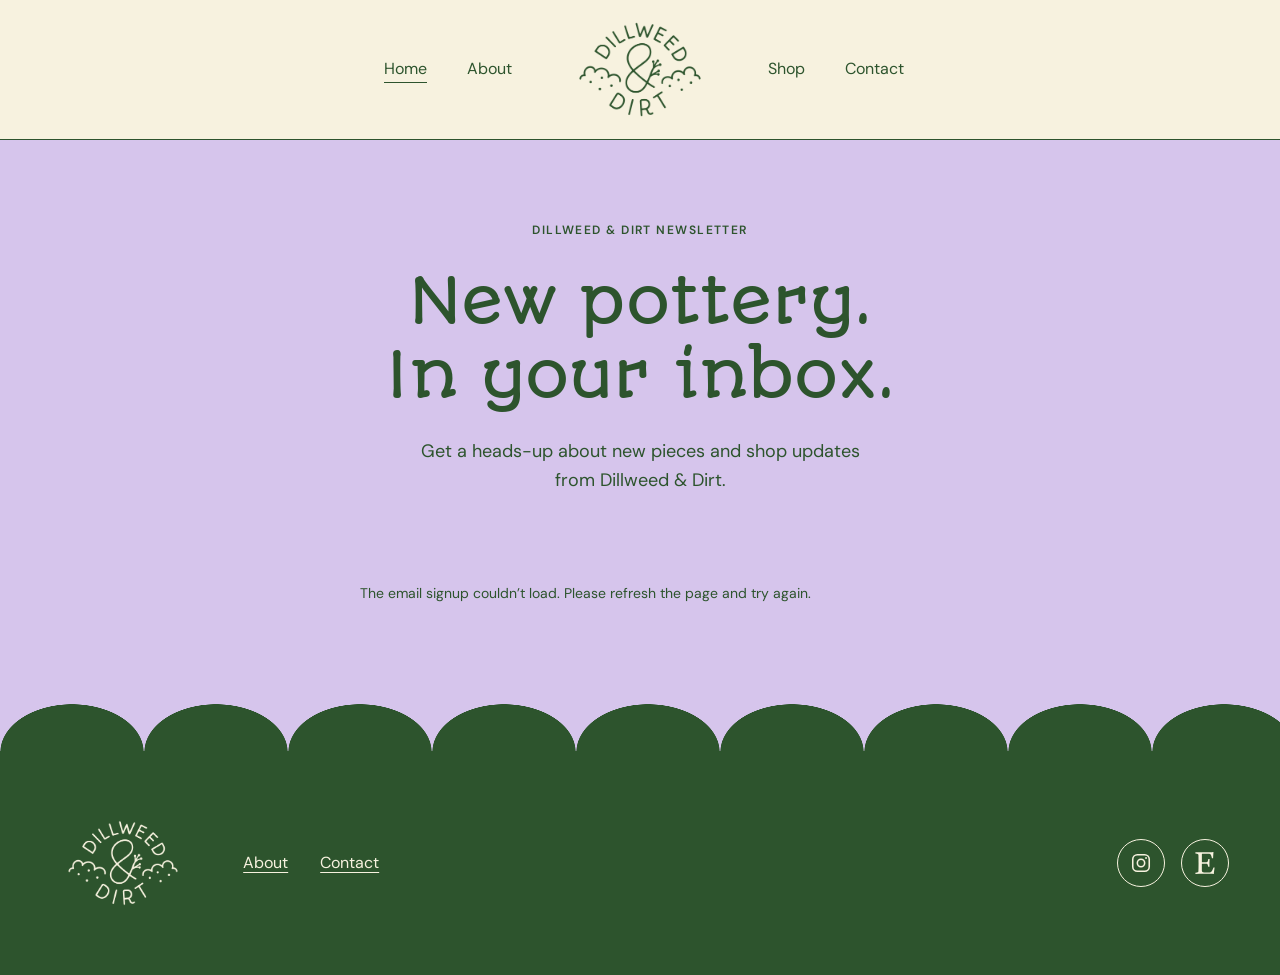
==== index.html @ dfca277e "Audit site copy and remove unsupported brand language" ====
<!doctype html><html lang="en"><head><meta charset="utf-8"><meta name="robots" content="noindex, nofollow"><meta name="viewport" content="width=device-width,initial-scale=1"><meta name="description" content="Sign up for the Dillweed & Dirt newsletter for emails about new pottery and shop updates."><title>Pottery updates · Dillweed & Dirt</title><link rel="stylesheet" href="assets/site.css?v=copy-audit-v1"><script src="assets/klaviyo-init.js?v=copy-audit-v1"></script><script id="klaviyo-onsite" async type="text/javascript" src="https://static.klaviyo.com/onsite/js/VfNGDm/klaviyo.js?company_id=VfNGDm"></script></head><body><a class="skip" href="#main">Skip to content</a><div class="shell"><header><nav class="site-nav" aria-label="Main navigation"><div class="nav-group"><a href="index.html" aria-current="page">Home</a><a href="maker.html">About</a></div><a class="brand-logo" href="index.html"><img src="assets/dillweedlogos_2.png" alt="Dillweed & Dirt — home" width="800" height="533"></a><div class="nav-group"><a href="https://www.etsy.com/shop/DillweedandDirt" aria-label="Shop on Etsy">Shop</a><a href="contact.html">Contact</a></div></nav></header><main id="main"><section class="home-hero home-signup" id="newsletter" aria-labelledby="hero-title"><p class="eyebrow">Dillweed & Dirt newsletter</p><h1 id="hero-title">New pottery.<br>In your inbox.</h1><p class="hero-description">Get a heads-up about new pieces and shop updates from Dillweed & Dirt.</p><div class="newsletter-embed"><div class="klaviyo-form-VphHay"></div><p class="newsletter-load-status" role="status">Loading email signup…</p><noscript><p>Enable JavaScript to sign up for emails.</p></noscript></div></section></main><footer class="scallop-footer footer-compact"><div class="footer-side"><a href="index.html" class="brand-logo"><img src="assets/dillweedlogos_2.png" alt="Dillweed & Dirt — home" width="800" height="533" loading="lazy"></a><div class="footer-links"><a href="maker.html">About</a><a href="contact.html">Contact</a></div><div class="footer-socials" aria-label="Find Dillweed & Dirt"><a class="social-link" href="https://www.instagram.com/dillweedanddirt/" aria-label="Dillweed & Dirt on Instagram" title="Follow on Instagram"><svg viewBox="0 0 24 24" aria-hidden="true" focusable="false" fill="none" stroke="currentColor" stroke-width="1.7"><rect x="3" y="3" width="18" height="18" rx="5"></rect><circle cx="12" cy="12" r="4"></circle><circle cx="17.5" cy="6.5" r="1" fill="currentColor" stroke="none"></circle></svg></a><a class="social-link" href="https://www.etsy.com/shop/DillweedandDirt" aria-label="Dillweed & Dirt on Etsy" title="Shop on Etsy"><svg viewBox="0 0 24 24" aria-hidden="true" focusable="false" fill="currentColor"><path d="M8.559 2.445c0-.325.033-.52.59-.52h7.465c1.3 0 2.02 1.11 2.54 3.193l.42 1.666h1.27c.23-4.728.43-6.784.43-6.784s-3.196.36-5.09.36H6.635L1.521.196v1.37l1.725.326c1.21.24 1.5.496 1.6 1.606 0 0 .11 3.27.11 8.64 0 5.385-.09 8.61-.09 8.61 0 .973-.39 1.333-1.59 1.573l-1.722.33V24l5.13-.165h8.55c1.935 0 6.39.165 6.39.165.105-1.17.75-6.48.855-7.064h-1.2l-1.284 2.91c-1.005 2.28-2.476 2.445-4.11 2.445h-4.906c-1.63 0-2.415-.64-2.415-2.05V12.8s3.62 0 4.79.096c.912.064 1.463.325 1.76 1.598l.39 1.695h1.41l-.09-4.278.192-4.305h-1.391l-.45 1.89c-.283 1.244-.48 1.47-1.754 1.6-1.666.17-4.815.14-4.815.14V2.45h-.05z"/></svg></a></div></div></footer></div></body></html>
---- assets/site.css ----
@import url('tokens.css?v=eyebrow-v1');
:root{--ink:#191f1a;--dill:#2d542d;--dill-dark:#203d20;--lilac:#d6c5ec;--paper:#f7f2df;--text:var(--dill);--action:var(--dill);--action-hover:var(--dill-dark);--focus:var(--dill);--line:1px solid var(--dill);--display-size:clamp(2.5rem,1.5rem + 3vw,4rem);--display-leading:1.2;--page-gutter:clamp(24px,4vw,64px);--content-width:1280px;--section-space:96px}
body{background:var(--paper);color:var(--dill)}.shell{width:100%}.skip{position:absolute;top:-100px;left:24px;background:var(--paper);padding:16px;z-index:20}.skip:focus{top:8px}header{width:100%;padding:16px var(--page-gutter);border-bottom:var(--line);background:var(--paper)}.site-nav{display:grid;grid-template-columns:1fr auto 1fr;align-items:center;gap:48px;width:100%;max-width:var(--content-width);margin:auto}.nav-group{display:flex;align-items:center;gap:40px}.nav-group:first-child{justify-content:flex-end}.nav-group:last-child{justify-content:flex-start}.nav-group a{display:flex;align-items:center;min-height:48px;text-decoration:none;color:var(--dill)}.nav-group a:hover,.nav-group a[aria-current=page]{text-decoration:underline;text-underline-offset:8px}.brand-logo{display:inline-block;line-height:0;flex-shrink:0;border-radius:8px}.brand-logo img{display:block;width:160px;height:auto}.eyebrow,.label{font:var(--eyebrow-weight) var(--eyebrow-size)/var(--eyebrow-leading) var(--font-copy);letter-spacing:var(--eyebrow-tracking);text-transform:uppercase;color:inherit;margin:0}.flow{display:grid;gap:24px;align-content:start;justify-items:start}.flow p{margin:0;max-width:48ch}.home-hero{padding:64px 24px 80px;background:var(--lilac);display:grid;justify-items:center;text-align:center;gap:24px;border-bottom:var(--line)}.home-hero h1{color:var(--dill);max-width:18ch}.home-hero>p:not(.label){max-width:38ch}.home-hero .button{margin-top:8px}.home-shop,.home-maker,.shop-destination{display:grid;grid-template-columns:1fr 1fr;align-items:center;gap:64px;padding:var(--section-space) max(var(--page-gutter),calc((100% - var(--content-width))/2))}.home-shop{background:var(--dill);color:var(--paper)}.home-shop .label,.home-maker .label{margin-bottom:24px}.home-shop .button{border-color:var(--paper)}.home-shop .button:focus-visible{outline-color:var(--paper)}.home-maker h2,.shop-destination h2{color:var(--dill)}.home-maker{padding-bottom:calc(var(--section-space) + 24px)}.text-link{color:var(--dill);font-size:16px;text-underline-offset:6px;display:inline-flex;align-items:center;gap:16px;min-height:48px}.button{display:inline-flex;align-items:center;justify-content:center;gap:24px;min-height:52px;padding:12px 24px;border:1px solid var(--dill);border-radius:999px;background:var(--dill);color:var(--paper);font:400 16px/1.5 var(--font-copy);text-decoration:none}.button:hover{background:var(--dill-dark);border-color:var(--dill-dark)}.button span{font-size:20px;line-height:1}.button:disabled{background:transparent;color:var(--dill);border-style:dashed;cursor:not-allowed}.page-intro{padding:64px var(--page-gutter);background:var(--lilac);border-bottom:var(--line);display:grid;gap:24px;justify-items:start}.page-intro h1{color:var(--dill);max-width:20ch}.page-intro p{max-width:50ch}.shop-destination{padding-bottom:calc(var(--section-space) + 24px)}.shop-brand{padding:32px;background:var(--paper);border:var(--line);border-radius:16px}.shop-brand img{display:block;width:100%;height:auto}.small-copy{font-size:14px}.split{display:grid;grid-template-columns:1fr 1fr}.split>div{padding:64px var(--page-gutter);min-width:0}.split>div:first-child{border-right:var(--line)}.split h2{color:var(--dill)}.contact-page>.flow{align-self:stretch}.contact-page .newsletter-panel{background:var(--lilac)}.contact-page{padding-bottom:24px}.contact-page form{width:100%}.contact-form{max-width:560px}.field{width:100%}.field input,.field textarea{background:transparent;border:var(--line);border-radius:8px}.field textarea{resize:vertical}.error,.status-message{font-size:14px}.status-message{min-height:24px}.scallop-footer{position:relative;isolation:isolate;display:flex;align-items:center;justify-content:space-between;gap:32px;padding:48px var(--page-gutter);background:var(--dill);color:var(--paper);width:100%}.scallop-footer::before{content:'';position:absolute;left:0;right:0;top:-47px;height:48px;background:radial-gradient(ellipse 72px 48px at 72px 48px,var(--dill) 99%,transparent 100%) 0 0/144px 48px repeat-x;pointer-events:none}.scallop-footer .brand-logo{position:relative;background:none;padding:0;border-radius:0}.scallop-footer .brand-logo::before{content:'';position:absolute;inset:0;background:var(--paper);-webkit-mask:url('dillweedlogos_2.png') center/contain no-repeat;mask:url('dillweedlogos_2.png') center/contain no-repeat;pointer-events:none}.scallop-footer .brand-logo img{opacity:0}.scallop-footer .brand-logo img{width:144px}.scallop-footer a:focus-visible{outline-color:var(--paper)}.footer-links{display:flex;gap:32px;flex-wrap:wrap}.footer-links a{font-size:16px}[hidden]{display:none!important}
@media(max-width:900px){:root{--section-space:64px}.site-nav{gap:32px}.nav-group{gap:24px}.home-shop,.home-maker,.shop-destination{gap:32px}.split>div{padding:48px 24px}}
@media(max-width:640px){:root{--section-space:48px}.site-nav{display:flex;flex-wrap:wrap;justify-content:center;gap:0 24px}.site-nav>.brand-logo{order:-1;width:100%;display:flex;justify-content:center;margin-bottom:8px}.brand-logo img{width:128px}.nav-group{gap:24px}.home-hero{padding:48px 24px 64px;gap:24px}.home-hero h1{font-size:40px}.home-shop,.home-maker,.shop-destination,.split{grid-template-columns:1fr;gap:32px}.home-shop,.home-maker,.shop-destination{padding-inline:24px}.home-maker,.shop-destination{padding-bottom:72px}.split{gap:0}.split>div{padding:48px 24px}.split>div:first-child{border-right:0;border-bottom:var(--line)}.page-intro{padding:48px 24px}.page-intro h1{font-size:40px}.scallop-footer{align-items:start;flex-direction:column;padding:40px 24px;gap:32px}.scallop-footer .brand-logo img{width:128px}.footer-links{gap:24px}.button{min-height:48px;gap:16px}}

/* Homepage hierarchy: one hero, one primary action, a quiet maker introduction. */
.home-hero{display:flex;flex-direction:column;align-items:center;justify-content:center;gap:24px;padding:80px 24px 96px;background:var(--lilac);text-align:center;border:0}.home-hero h1{max-width:18ch}.hero-description{max-width:38ch;font-size:18px}.home-hero .button{margin-top:8px}.home-maker{display:grid;grid-template-columns:minmax(0,1fr) minmax(0,1fr);align-items:start;gap:64px;max-width:1120px;margin:auto;padding:64px var(--page-gutter) 112px}.home-maker h2{font:400 24px/1.4 var(--font-brand);max-width:24ch}.home-maker .flow{gap:16px}.home-maker p{font-size:16px;max-width:42ch}.home-maker .text-link{font-size:16px}.shop-brand{background:var(--lilac)}
@media(max-width:640px){.home-hero{padding:48px 24px 64px;gap:24px}.home-maker{grid-template-columns:1fr;gap:24px;padding:48px 24px 96px}.home-maker h2{font-size:22px}.scallop-footer{padding-top:32px}}
/* Newsletter is the primary destination; the shop lives on Etsy. */
html{scroll-behavior:smooth}#newsletter{scroll-margin-top:32px}.scallop-footer{display:grid;grid-template-columns:minmax(0,1.4fr) minmax(0,1fr);align-items:start;gap:80px;padding-block:64px}.footer-newsletter{background:var(--paper);color:var(--dill);border-radius:24px;padding:32px;max-width:640px;display:grid;gap:16px}.footer-newsletter h2{font:400 28px/1.35 var(--font-brand);max-width:20ch}.footer-newsletter>p{font-size:16px;max-width:48ch}.newsletter-form{display:grid;gap:8px;margin-top:8px}.newsletter-form label{font-size:14px}.newsletter-row{display:flex;gap:8px}.newsletter-row input{min-width:0;flex:1;width:100%;min-height:52px;padding:12px 16px;background:var(--paper);border:var(--line);border-radius:999px;font-size:16px}.newsletter-row .button{gap:16px;white-space:nowrap}.newsletter-form small{font-size:13px;max-width:50ch}.newsletter-form .status-message:empty{display:none}.footer-side{display:grid;justify-items:start;gap:32px}.footer-side .footer-links{display:grid;gap:16px}.footer-newsletter :focus-visible{outline-color:var(--dill)}
@media(max-width:900px){.scallop-footer{gap:40px}.newsletter-row{flex-direction:column;align-items:stretch}.newsletter-row input{flex:auto}}
@media(max-width:640px){.scallop-footer{grid-template-columns:1fr;gap:40px;padding-block:40px}.footer-newsletter{padding:24px;border-radius:16px}.footer-newsletter h2{font-size:24px}.footer-side{grid-template-columns:auto 1fr;align-items:center;gap:24px}.footer-side .footer-links{gap:8px}.newsletter-row{gap:12px}.newsletter-row .button{width:100%}}
@media(prefers-reduced-motion:reduce){html{scroll-behavior:auto}}

.footer-socials{display:flex;align-items:center;gap:16px}.social-link{display:inline-flex;align-items:center;justify-content:center;width:48px;height:48px;border:1px solid var(--paper);border-radius:50%;color:var(--paper);text-decoration:none}.social-link svg{width:22px;height:22px;display:block}.social-link:hover{background:var(--paper);color:var(--dill)}.social-link:focus-visible{outline:3px solid var(--paper);outline-offset:4px}@media(max-width:640px){.footer-socials{grid-column:1/-1}}

/* One exposed signup on Home; the footer stays focused on navigation. */
.home-signup .hero-description{max-width:46ch}.home-signup .newsletter-form{width:100%;max-width:560px;gap:8px;margin-top:8px;text-align:left}.home-signup .newsletter-row{gap:8px}.home-signup .newsletter-row .button{margin:0}.home-signup .newsletter-form small{font-size:13px}.home-signup .status-message:empty{display:none}.footer-compact{grid-template-columns:1fr}.footer-compact .footer-side{width:100%;max-width:1280px;margin:auto;grid-template-columns:auto 1fr auto;align-items:center;gap:48px}.footer-compact .footer-links{display:flex;justify-content:center;gap:32px}.footer-compact .footer-socials{grid-column:auto}
@media(max-width:640px){.home-signup .newsletter-row{gap:12px}.footer-compact .footer-side{grid-template-columns:auto 1fr;gap:24px}.footer-compact .footer-links{display:grid;justify-content:start;gap:16px}.footer-compact .footer-socials{grid-column:1/-1}}
/* Klaviyo owns the email controls and submission; our layout frames the embed. */
.newsletter-embed{width:100%;min-width:0;min-height:136px}.home-signup .newsletter-embed{max-width:560px;text-align:left;margin-top:8px}.newsletter-load-status,.newsletter-embed noscript p{font-size:14px;line-height:1.5;margin-top:16px}.newsletter-embed:has(.newsletter-load-status:not([hidden])) .klaviyo-form-VphHay:empty{min-height:48px}

/* Scoped Klaviyo presentation adapter: preserve its submission/consent behavior. */
.klaviyo-form-VphHay{width:100%;min-width:0}.klaviyo-form-VphHay form{width:100%!important;max-width:100%!important;min-height:0!important;margin:0!important;padding:0!important;background:transparent!important;border:0!important;border-radius:0!important;box-shadow:none!important}.klaviyo-form-VphHay [data-dd-duplicate-heading]{display:none!important}.klaviyo-form-VphHay [data-testid="form-row"]{gap:8px!important;flex-wrap:wrap!important;align-items:center!important}.klaviyo-form-VphHay [data-testid="form-component"]{min-width:0!important}.klaviyo-form-VphHay [data-testid="form-component"]:has(input[type="email"]){flex:1 1 240px!important;padding:0!important}.klaviyo-form-VphHay [data-testid="form-component"]:has(button){padding:0!important;flex:0 0 auto!important;align-self:center!important;min-height:0!important}.klaviyo-form-VphHay input[type="email"]{box-sizing:border-box!important;max-height:52px!important;width:100%!important;min-width:0!important;height:52px!important;min-height:52px!important;padding:12px 20px!important;border:1px solid var(--dill)!important;border-radius:999px!important;background:var(--paper)!important;color:var(--dill)!important;font:400 16px/1.5 var(--font-copy)!important;box-shadow:none!important}.klaviyo-form-VphHay input[type="email"]::placeholder{color:var(--dill)!important;opacity:1}.klaviyo-form-VphHay label{font:400 14px/1.5 var(--font-copy)!important;color:var(--dill)!important}.klaviyo-form-VphHay button:not([aria-label*="Close"]){box-sizing:border-box!important;height:52px!important;min-height:52px!important;max-height:52px!important;align-self:center!important;display:inline-flex!important;align-items:center!important;justify-content:center!important;padding:12px 24px!important;border:1px solid var(--dill)!important;border-radius:999px!important;background:var(--dill)!important;color:var(--paper)!important;font:400 16px/1.5 var(--font-copy)!important;box-shadow:none!important}.klaviyo-form-VphHay button:not([aria-label*="Close"]):hover{background:var(--dill-dark)!important;border-color:var(--dill-dark)!important}.klaviyo-form-VphHay button span{font-family:inherit!important;font-size:inherit!important;font-weight:inherit!important;color:inherit!important}.klaviyo-form-VphHay :is(input,button):focus-visible{outline:3px solid var(--dill)!important;outline-offset:3px!important}.klaviyo-form-VphHay p{max-width:none;font:400 14px/1.5 var(--font-copy);color:var(--dill)}.home-signup .newsletter-embed{max-width:560px;margin-top:0}.home-signup{row-gap:24px}
@media(max-width:640px){.klaviyo-form-VphHay [data-testid="form-row"]{gap:12px!important}.klaviyo-form-VphHay [data-testid="form-component"]:has(button){flex:1 1 100%!important}.klaviyo-form-VphHay button:not([aria-label*="Close"]){width:100%!important}}

/* Quiet contact page and identical compact footer on every page. */
.contact-simple{padding:80px 24px 128px;max-width:736px;margin:auto;display:grid;gap:24px;justify-items:start}.contact-simple h1{color:var(--dill)}.contact-simple>p{max-width:48ch}.contact-actions{display:grid;gap:8px;justify-items:start;margin-top:8px}.contact-actions .text-link{padding-left:24px}@media(max-width:640px){.contact-simple{padding:48px 24px 96px}.contact-simple h1{font-size:40px}.contact-actions{width:100%}.contact-actions .button{max-width:100%;text-align:center}}

/* Provider confirmation: a single, aligned brand message, not a second signup. */
.klaviyo-form-VphHay.newsletter-confirmation{padding:16px 0;background:transparent;border:0;border-radius:0;text-align:center}.klaviyo-form-VphHay.newsletter-confirmation [data-testid="form-row"]{display:block!important;width:100%!important;margin:0!important;padding:0!important}.klaviyo-form-VphHay.newsletter-confirmation [data-testid="form-component"]{display:block!important;width:100%!important;max-width:none!important;flex:none!important;padding:8px 0!important;margin:0!important}.klaviyo-form-VphHay.newsletter-confirmation [id^="rich-text"]{width:100%!important;max-width:none!important}.klaviyo-form-VphHay.newsletter-confirmation :is(p,span,h1,h2,h3,h4){color:var(--dill)!important;font-family:var(--font-copy)!important;font-size:16px!important;font-weight:400!important;line-height:1.6!important;letter-spacing:0!important;text-align:center!important;max-width:none!important;margin:0!important}.klaviyo-form-VphHay.newsletter-confirmation [data-dd-confirmation-title],.klaviyo-form-VphHay.newsletter-confirmation [data-dd-confirmation-title] *{font-family:var(--font-brand)!important;font-size:24px!important;font-weight:400!important;line-height:1.4!important;color:var(--dill)!important;text-align:center!important}.home-signup:has(.newsletter-confirmation) h1{font-size:40px;line-height:1.25}.home-signup:has(.newsletter-confirmation)>.hero-description{display:none}.home-signup:has(.newsletter-confirmation) .newsletter-embed{min-height:0}
@media(max-width:640px){.klaviyo-form-VphHay.newsletter-confirmation{padding:8px 0}.klaviyo-form-VphHay.newsletter-confirmation [data-dd-confirmation-title],.klaviyo-form-VphHay.newsletter-confirmation [data-dd-confirmation-title] *{font-size:22px!important}.home-signup:has(.newsletter-confirmation) h1{font-size:32px}}

/* The check belongs to the confirmation heading, not to a separate block. */
.klaviyo-form-VphHay.newsletter-confirmation [data-dd-confirmation-heading]{display:flex!important;align-items:center!important;justify-content:center!important;gap:12px!important;padding:0!important}.klaviyo-form-VphHay.newsletter-confirmation [data-dd-confirmation-heading]::before{content:'';display:block;flex:0 0 32px;width:32px;height:32px;background:var(--dill);-webkit-mask:url("data:image/svg+xml,%3Csvg%20xmlns%3D%22http%3A%2F%2Fwww.w3.org%2F2000%2Fsvg%22%20viewBox%3D%220%200%2040%2040%22%3E%3Cdefs%3E%3Cmask%20id%3D%22cut%22%20maskUnits%3D%22userSpaceOnUse%22%20x%3D%220%22%20y%3D%220%22%20width%3D%2240%22%20height%3D%2240%22%3E%3Ccircle%20cx%3D%2220%22%20cy%3D%2220%22%20r%3D%2219%22%20fill%3D%22white%22%2F%3E%3Cpath%20d%3D%22m12%2020%206%206%2011-12%22%20fill%3D%22none%22%20stroke%3D%22black%22%20stroke-width%3D%223%22%20stroke-linecap%3D%22round%22%20stroke-linejoin%3D%22round%22%2F%3E%3C%2Fmask%3E%3C%2Fdefs%3E%3Ccircle%20cx%3D%2220%22%20cy%3D%2220%22%20r%3D%2219%22%20fill%3D%22black%22%20mask%3D%22url%28%23cut%29%22%2F%3E%3C%2Fsvg%3E") center/contain no-repeat;mask:url("data:image/svg+xml,%3Csvg%20xmlns%3D%22http%3A%2F%2Fwww.w3.org%2F2000%2Fsvg%22%20viewBox%3D%220%200%2040%2040%22%3E%3Cdefs%3E%3Cmask%20id%3D%22cut%22%20maskUnits%3D%22userSpaceOnUse%22%20x%3D%220%22%20y%3D%220%22%20width%3D%2240%22%20height%3D%2240%22%3E%3Ccircle%20cx%3D%2220%22%20cy%3D%2220%22%20r%3D%2219%22%20fill%3D%22white%22%2F%3E%3Cpath%20d%3D%22m12%2020%206%206%2011-12%22%20fill%3D%22none%22%20stroke%3D%22black%22%20stroke-width%3D%223%22%20stroke-linecap%3D%22round%22%20stroke-linejoin%3D%22round%22%2F%3E%3C%2Fmask%3E%3C%2Fdefs%3E%3Ccircle%20cx%3D%2220%22%20cy%3D%2220%22%20r%3D%2219%22%20fill%3D%22black%22%20mask%3D%22url%28%23cut%29%22%2F%3E%3C%2Fsvg%3E") center/contain no-repeat}.klaviyo-form-VphHay.newsletter-confirmation [data-testid="form-component"]:has([data-dd-confirmation-heading]){padding:0!important}.klaviyo-form-VphHay.newsletter-confirmation form{min-height:0!important;gap:0!important}.home-signup:has(.newsletter-confirmation){row-gap:24px}.home-signup:has(.newsletter-confirmation) h1{font-size:32px;line-height:1.25}
@media(max-width:640px){.klaviyo-form-VphHay.newsletter-confirmation [data-dd-confirmation-heading]{gap:8px!important}.klaviyo-form-VphHay.newsletter-confirmation [data-dd-confirmation-heading]::before{flex-basis:28px;width:28px;height:28px}.home-signup:has(.newsletter-confirmation) h1{font-size:28px}}
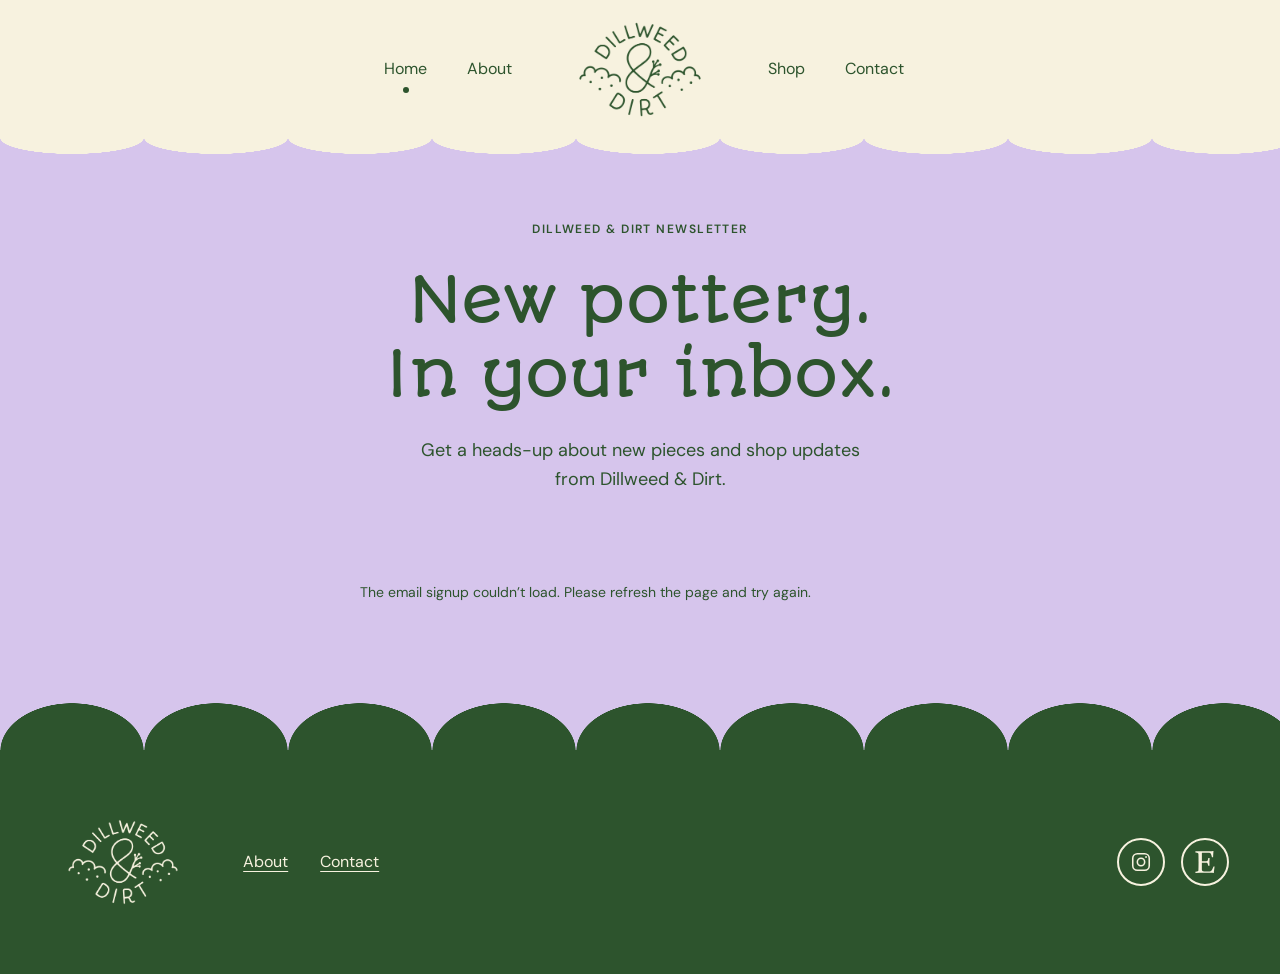
==== commit d058947b: "Unify scalloped edges, circular navigation markers and control strokes" ====
--- a/index.html
+++ b/index.html
@@ -1 +1 @@
-<!doctype html><html lang="en"><head><meta charset="utf-8"><meta name="robots" content="noindex, nofollow"><meta name="viewport" content="width=device-width,initial-scale=1"><meta name="description" content="Sign up for the Dillweed & Dirt newsletter for emails about new pottery and shop updates."><title>Pottery updates · Dillweed & Dirt</title><link rel="stylesheet" href="assets/site.css?v=copy-audit-v1"><script src="assets/klaviyo-init.js?v=copy-audit-v1"></script><script id="klaviyo-onsite" async type="text/javascript" src="https://static.klaviyo.com/onsite/js/VfNGDm/klaviyo.js?company_id=VfNGDm"></script></head><body><a class="skip" href="#main">Skip to content</a><div class="shell"><header><nav class="site-nav" aria-label="Main navigation"><div class="nav-group"><a href="index.html" aria-current="page">Home</a><a href="maker.html">About</a></div><a class="brand-logo" href="index.html"><img src="assets/dillweedlogos_2.png" alt="Dillweed & Dirt — home" width="800" height="533"></a><div class="nav-group"><a href="https://www.etsy.com/shop/DillweedandDirt" aria-label="Shop on Etsy">Shop</a><a href="contact.html">Contact</a></div></nav></header><main id="main"><section class="home-hero home-signup" id="newsletter" aria-labelledby="hero-title"><p class="eyebrow">Dillweed & Dirt newsletter</p><h1 id="hero-title">New pottery.<br>In your inbox.</h1><p class="hero-description">Get a heads-up about new pieces and shop updates from Dillweed & Dirt.</p><div class="newsletter-embed"><div class="klaviyo-form-VphHay"></div><p class="newsletter-load-status" role="status">Loading email signup…</p><noscript><p>Enable JavaScript to sign up for emails.</p></noscript></div></section></main><footer class="scallop-footer footer-compact"><div class="footer-side"><a href="index.html" class="brand-logo"><img src="assets/dillweedlogos_2.png" alt="Dillweed & Dirt — home" width="800" height="533" loading="lazy"></a><div class="footer-links"><a href="maker.html">About</a><a href="contact.html">Contact</a></div><div class="footer-socials" aria-label="Find Dillweed & Dirt"><a class="social-link" href="https://www.instagram.com/dillweedanddirt/" aria-label="Dillweed & Dirt on Instagram" title="Follow on Instagram"><svg viewBox="0 0 24 24" aria-hidden="true" focusable="false" fill="none" stroke="currentColor" stroke-width="1.7"><rect x="3" y="3" width="18" height="18" rx="5"></rect><circle cx="12" cy="12" r="4"></circle><circle cx="17.5" cy="6.5" r="1" fill="currentColor" stroke="none"></circle></svg></a><a class="social-link" href="https://www.etsy.com/shop/DillweedandDirt" aria-label="Dillweed & Dirt on Etsy" title="Shop on Etsy"><svg viewBox="0 0 24 24" aria-hidden="true" focusable="false" fill="currentColor"><path d="M8.559 2.445c0-.325.033-.52.59-.52h7.465c1.3 0 2.02 1.11 2.54 3.193l.42 1.666h1.27c.23-4.728.43-6.784.43-6.784s-3.196.36-5.09.36H6.635L1.521.196v1.37l1.725.326c1.21.24 1.5.496 1.6 1.606 0 0 .11 3.27.11 8.64 0 5.385-.09 8.61-.09 8.61 0 .973-.39 1.333-1.59 1.573l-1.722.33V24l5.13-.165h8.55c1.935 0 6.39.165 6.39.165.105-1.17.75-6.48.855-7.064h-1.2l-1.284 2.91c-1.005 2.28-2.476 2.445-4.11 2.445h-4.906c-1.63 0-2.415-.64-2.415-2.05V12.8s3.62 0 4.79.096c.912.064 1.463.325 1.76 1.598l.39 1.695h1.41l-.09-4.278.192-4.305h-1.391l-.45 1.89c-.283 1.244-.48 1.47-1.754 1.6-1.666.17-4.815.14-4.815.14V2.45h-.05z"/></svg></a></div></div></footer></div></body></html>+<!doctype html><html lang="en"><head><meta charset="utf-8"><meta name="robots" content="noindex, nofollow"><meta name="viewport" content="width=device-width,initial-scale=1"><meta name="description" content="Sign up for the Dillweed & Dirt newsletter for emails about new pottery and shop updates."><title>Pottery updates · Dillweed & Dirt</title><link rel="stylesheet" href="assets/site.css?v=shape-system-v1"><script src="assets/klaviyo-init.js?v=copy-audit-v1"></script><script id="klaviyo-onsite" async type="text/javascript" src="https://static.klaviyo.com/onsite/js/VfNGDm/klaviyo.js?company_id=VfNGDm"></script></head><body><a class="skip" href="#main">Skip to content</a><div class="shell"><header><nav class="site-nav" aria-label="Main navigation"><div class="nav-group"><a href="index.html" aria-current="page">Home</a><a href="maker.html">About</a></div><a class="brand-logo" href="index.html"><img src="assets/dillweedlogos_2.png" alt="Dillweed & Dirt — home" width="800" height="533"></a><div class="nav-group"><a href="https://www.etsy.com/shop/DillweedandDirt" aria-label="Shop on Etsy">Shop</a><a href="contact.html">Contact</a></div></nav></header><main id="main"><section class="home-hero home-signup" id="newsletter" aria-labelledby="hero-title"><p class="eyebrow">Dillweed & Dirt newsletter</p><h1 id="hero-title">New pottery.<br>In your inbox.</h1><p class="hero-description">Get a heads-up about new pieces and shop updates from Dillweed & Dirt.</p><div class="newsletter-embed"><div class="klaviyo-form-VphHay"></div><p class="newsletter-load-status" role="status">Loading email signup…</p><noscript><p>Enable JavaScript to sign up for emails.</p></noscript></div></section></main><footer class="scallop-footer footer-compact"><div class="footer-side"><a href="index.html" class="brand-logo"><img src="assets/dillweedlogos_2.png" alt="Dillweed & Dirt — home" width="800" height="533" loading="lazy"></a><div class="footer-links"><a href="maker.html">About</a><a href="contact.html">Contact</a></div><div class="footer-socials" aria-label="Find Dillweed & Dirt"><a class="social-link" href="https://www.instagram.com/dillweedanddirt/" aria-label="Dillweed & Dirt on Instagram" title="Follow on Instagram"><svg viewBox="0 0 24 24" aria-hidden="true" focusable="false" fill="none" stroke="currentColor" stroke-width="1.7"><rect x="3" y="3" width="18" height="18" rx="5"></rect><circle cx="12" cy="12" r="4"></circle><circle cx="17.5" cy="6.5" r="1" fill="currentColor" stroke="none"></circle></svg></a><a class="social-link" href="https://www.etsy.com/shop/DillweedandDirt" aria-label="Dillweed & Dirt on Etsy" title="Shop on Etsy"><svg viewBox="0 0 24 24" aria-hidden="true" focusable="false" fill="currentColor"><path d="M8.559 2.445c0-.325.033-.52.59-.52h7.465c1.3 0 2.02 1.11 2.54 3.193l.42 1.666h1.27c.23-4.728.43-6.784.43-6.784s-3.196.36-5.09.36H6.635L1.521.196v1.37l1.725.326c1.21.24 1.5.496 1.6 1.606 0 0 .11 3.27.11 8.64 0 5.385-.09 8.61-.09 8.61 0 .973-.39 1.333-1.59 1.573l-1.722.33V24l5.13-.165h8.55c1.935 0 6.39.165 6.39.165.105-1.17.75-6.48.855-7.064h-1.2l-1.284 2.91c-1.005 2.28-2.476 2.445-4.11 2.445h-4.906c-1.63 0-2.415-.64-2.415-2.05V12.8s3.62 0 4.79.096c.912.064 1.463.325 1.76 1.598l.39 1.695h1.41l-.09-4.278.192-4.305h-1.391l-.45 1.89c-.283 1.244-.48 1.47-1.754 1.6-1.666.17-4.815.14-4.815.14V2.45h-.05z"/></svg></a></div></div></footer></div></body></html>
--- a/assets/site.css
+++ b/assets/site.css
@@ -1,6 +1,6 @@
 @import url('tokens.css?v=eyebrow-v1');
-:root{--ink:#191f1a;--dill:#2d542d;--dill-dark:#203d20;--lilac:#d6c5ec;--paper:#f7f2df;--text:var(--dill);--action:var(--dill);--action-hover:var(--dill-dark);--focus:var(--dill);--line:1px solid var(--dill);--display-size:clamp(2.5rem,1.5rem + 3vw,4rem);--display-leading:1.2;--page-gutter:clamp(24px,4vw,64px);--content-width:1280px;--section-space:96px}
-body{background:var(--paper);color:var(--dill)}.shell{width:100%}.skip{position:absolute;top:-100px;left:24px;background:var(--paper);padding:16px;z-index:20}.skip:focus{top:8px}header{width:100%;padding:16px var(--page-gutter);border-bottom:var(--line);background:var(--paper)}.site-nav{display:grid;grid-template-columns:1fr auto 1fr;align-items:center;gap:48px;width:100%;max-width:var(--content-width);margin:auto}.nav-group{display:flex;align-items:center;gap:40px}.nav-group:first-child{justify-content:flex-end}.nav-group:last-child{justify-content:flex-start}.nav-group a{display:flex;align-items:center;min-height:48px;text-decoration:none;color:var(--dill)}.nav-group a:hover,.nav-group a[aria-current=page]{text-decoration:underline;text-underline-offset:8px}.brand-logo{display:inline-block;line-height:0;flex-shrink:0;border-radius:8px}.brand-logo img{display:block;width:160px;height:auto}.eyebrow,.label{font:var(--eyebrow-weight) var(--eyebrow-size)/var(--eyebrow-leading) var(--font-copy);letter-spacing:var(--eyebrow-tracking);text-transform:uppercase;color:inherit;margin:0}.flow{display:grid;gap:24px;align-content:start;justify-items:start}.flow p{margin:0;max-width:48ch}.home-hero{padding:64px 24px 80px;background:var(--lilac);display:grid;justify-items:center;text-align:center;gap:24px;border-bottom:var(--line)}.home-hero h1{color:var(--dill);max-width:18ch}.home-hero>p:not(.label){max-width:38ch}.home-hero .button{margin-top:8px}.home-shop,.home-maker,.shop-destination{display:grid;grid-template-columns:1fr 1fr;align-items:center;gap:64px;padding:var(--section-space) max(var(--page-gutter),calc((100% - var(--content-width))/2))}.home-shop{background:var(--dill);color:var(--paper)}.home-shop .label,.home-maker .label{margin-bottom:24px}.home-shop .button{border-color:var(--paper)}.home-shop .button:focus-visible{outline-color:var(--paper)}.home-maker h2,.shop-destination h2{color:var(--dill)}.home-maker{padding-bottom:calc(var(--section-space) + 24px)}.text-link{color:var(--dill);font-size:16px;text-underline-offset:6px;display:inline-flex;align-items:center;gap:16px;min-height:48px}.button{display:inline-flex;align-items:center;justify-content:center;gap:24px;min-height:52px;padding:12px 24px;border:1px solid var(--dill);border-radius:999px;background:var(--dill);color:var(--paper);font:400 16px/1.5 var(--font-copy);text-decoration:none}.button:hover{background:var(--dill-dark);border-color:var(--dill-dark)}.button span{font-size:20px;line-height:1}.button:disabled{background:transparent;color:var(--dill);border-style:dashed;cursor:not-allowed}.page-intro{padding:64px var(--page-gutter);background:var(--lilac);border-bottom:var(--line);display:grid;gap:24px;justify-items:start}.page-intro h1{color:var(--dill);max-width:20ch}.page-intro p{max-width:50ch}.shop-destination{padding-bottom:calc(var(--section-space) + 24px)}.shop-brand{padding:32px;background:var(--paper);border:var(--line);border-radius:16px}.shop-brand img{display:block;width:100%;height:auto}.small-copy{font-size:14px}.split{display:grid;grid-template-columns:1fr 1fr}.split>div{padding:64px var(--page-gutter);min-width:0}.split>div:first-child{border-right:var(--line)}.split h2{color:var(--dill)}.contact-page>.flow{align-self:stretch}.contact-page .newsletter-panel{background:var(--lilac)}.contact-page{padding-bottom:24px}.contact-page form{width:100%}.contact-form{max-width:560px}.field{width:100%}.field input,.field textarea{background:transparent;border:var(--line);border-radius:8px}.field textarea{resize:vertical}.error,.status-message{font-size:14px}.status-message{min-height:24px}.scallop-footer{position:relative;isolation:isolate;display:flex;align-items:center;justify-content:space-between;gap:32px;padding:48px var(--page-gutter);background:var(--dill);color:var(--paper);width:100%}.scallop-footer::before{content:'';position:absolute;left:0;right:0;top:-47px;height:48px;background:radial-gradient(ellipse 72px 48px at 72px 48px,var(--dill) 99%,transparent 100%) 0 0/144px 48px repeat-x;pointer-events:none}.scallop-footer .brand-logo{position:relative;background:none;padding:0;border-radius:0}.scallop-footer .brand-logo::before{content:'';position:absolute;inset:0;background:var(--paper);-webkit-mask:url('dillweedlogos_2.png') center/contain no-repeat;mask:url('dillweedlogos_2.png') center/contain no-repeat;pointer-events:none}.scallop-footer .brand-logo img{opacity:0}.scallop-footer .brand-logo img{width:144px}.scallop-footer a:focus-visible{outline-color:var(--paper)}.footer-links{display:flex;gap:32px;flex-wrap:wrap}.footer-links a{font-size:16px}[hidden]{display:none!important}
+:root{--ink:#191f1a;--dill:#2d542d;--dill-dark:#203d20;--lilac:#d6c5ec;--paper:#f7f2df;--text:var(--dill);--action:var(--dill);--action-hover:var(--dill-dark);--focus:var(--dill);--line:1px solid var(--dill);--display-size:clamp(2.5rem,1.5rem + 3vw,4rem);--display-leading:1.2;--page-gutter:clamp(24px,4vw,64px);--content-width:1280px;--section-space:96px;--stroke-control:2px;--radius-pill:999px;--scallop-pitch:144px;--scallop-header-depth:16px;--scallop-footer-depth:48px;--active-dot-size:6px;--control-height:52px}
+body{background:var(--paper);color:var(--dill)}.shell{width:100%}.skip{position:absolute;top:-100px;left:24px;background:var(--paper);padding:16px;z-index:20}.skip:focus{top:8px}header{position:relative;z-index:1;width:100%;padding:16px var(--page-gutter);border:0;background:var(--paper)}header::after{content:'';position:absolute;left:0;right:0;top:calc(100% - 1px);height:var(--scallop-header-depth);background:radial-gradient(ellipse calc(var(--scallop-pitch)/2) var(--scallop-header-depth) at calc(var(--scallop-pitch)/2) 0,var(--paper) 99%,transparent 100%) 0 0/var(--scallop-pitch) var(--scallop-header-depth) repeat-x;pointer-events:none}.site-nav{display:grid;grid-template-columns:1fr auto 1fr;align-items:center;gap:48px;width:100%;max-width:var(--content-width);margin:auto}.nav-group{display:flex;align-items:center;gap:40px}.nav-group:first-child{justify-content:flex-end}.nav-group:last-child{justify-content:flex-start}.nav-group a{position:relative;display:flex;align-items:center;min-height:48px;text-decoration:none;color:var(--dill)}.nav-group a:hover{color:var(--dill-dark)}.nav-group a[aria-current=page]::after{content:'';position:absolute;left:50%;bottom:0;transform:translateX(-50%);width:var(--active-dot-size);height:var(--active-dot-size);border-radius:50%;background:currentColor}.brand-logo{display:inline-block;line-height:0;flex-shrink:0;border-radius:8px}.brand-logo img{display:block;width:160px;height:auto}.eyebrow,.label{font:var(--eyebrow-weight) var(--eyebrow-size)/var(--eyebrow-leading) var(--font-copy);letter-spacing:var(--eyebrow-tracking);text-transform:uppercase;color:inherit;margin:0}.flow{display:grid;gap:24px;align-content:start;justify-items:start}.flow p{margin:0;max-width:48ch}.home-hero{padding:64px 24px 80px;background:var(--lilac);display:grid;justify-items:center;text-align:center;gap:24px;border-bottom:var(--line)}.home-hero h1{color:var(--dill);max-width:18ch}.home-hero>p:not(.label){max-width:38ch}.home-hero .button{margin-top:8px}.home-shop,.home-maker,.shop-destination{display:grid;grid-template-columns:1fr 1fr;align-items:center;gap:64px;padding:var(--section-space) max(var(--page-gutter),calc((100% - var(--content-width))/2))}.home-shop{background:var(--dill);color:var(--paper)}.home-shop .label,.home-maker .label{margin-bottom:24px}.home-shop .button{border-color:var(--paper)}.home-shop .button:focus-visible{outline-color:var(--paper)}.home-maker h2,.shop-destination h2{color:var(--dill)}.home-maker{padding-bottom:calc(var(--section-space) + 24px)}.text-link{color:var(--dill);font-size:16px;text-underline-offset:6px;display:inline-flex;align-items:center;gap:16px;min-height:48px}.button{display:inline-flex;align-items:center;justify-content:center;gap:24px;min-height:52px;padding:12px 24px;border:var(--stroke-control) solid var(--dill);border-radius:var(--radius-pill);background:var(--dill);color:var(--paper);font:400 16px/1.5 var(--font-copy);text-decoration:none}.button:hover{background:var(--dill-dark);border-color:var(--dill-dark)}.button span{font-size:20px;line-height:1}.button:disabled{background:transparent;color:var(--dill);border-style:dashed;cursor:not-allowed}.page-intro{padding:64px var(--page-gutter);background:var(--lilac);border-bottom:var(--line);display:grid;gap:24px;justify-items:start}.page-intro h1{color:var(--dill);max-width:20ch}.page-intro p{max-width:50ch}.shop-destination{padding-bottom:calc(var(--section-space) + 24px)}.shop-brand{padding:32px;background:var(--paper);border:var(--line);border-radius:16px}.shop-brand img{display:block;width:100%;height:auto}.small-copy{font-size:14px}.split{display:grid;grid-template-columns:1fr 1fr}.split>div{padding:64px var(--page-gutter);min-width:0}.split>div:first-child{border-right:var(--line)}.split h2{color:var(--dill)}.contact-page>.flow{align-self:stretch}.contact-page .newsletter-panel{background:var(--lilac)}.contact-page{padding-bottom:24px}.contact-page form{width:100%}.contact-form{max-width:560px}.field{width:100%}.field input,.field textarea{background:transparent;border:var(--line);border-radius:8px}.field textarea{resize:vertical}.error,.status-message{font-size:14px}.status-message{min-height:24px}.scallop-footer{position:relative;isolation:isolate;display:flex;align-items:center;justify-content:space-between;gap:32px;padding:48px var(--page-gutter);background:var(--dill);color:var(--paper);width:100%}.scallop-footer::before{content:'';position:absolute;left:0;right:0;top:calc(1px - var(--scallop-footer-depth));height:var(--scallop-footer-depth);background:radial-gradient(ellipse calc(var(--scallop-pitch)/2) var(--scallop-footer-depth) at calc(var(--scallop-pitch)/2) var(--scallop-footer-depth),var(--dill) 99%,transparent 100%) 0 0/var(--scallop-pitch) var(--scallop-footer-depth) repeat-x;pointer-events:none}.scallop-footer .brand-logo{position:relative;background:none;padding:0;border-radius:0}.scallop-footer .brand-logo::before{content:'';position:absolute;inset:0;background:var(--paper);-webkit-mask:url('dillweedlogos_2.png') center/contain no-repeat;mask:url('dillweedlogos_2.png') center/contain no-repeat;pointer-events:none}.scallop-footer .brand-logo img{opacity:0}.scallop-footer .brand-logo img{width:144px}.scallop-footer a:focus-visible{outline-color:var(--paper)}.footer-links{display:flex;gap:32px;flex-wrap:wrap}.footer-links a{font-size:16px}[hidden]{display:none!important}
 @media(max-width:900px){:root{--section-space:64px}.site-nav{gap:32px}.nav-group{gap:24px}.home-shop,.home-maker,.shop-destination{gap:32px}.split>div{padding:48px 24px}}
 @media(max-width:640px){:root{--section-space:48px}.site-nav{display:flex;flex-wrap:wrap;justify-content:center;gap:0 24px}.site-nav>.brand-logo{order:-1;width:100%;display:flex;justify-content:center;margin-bottom:8px}.brand-logo img{width:128px}.nav-group{gap:24px}.home-hero{padding:48px 24px 64px;gap:24px}.home-hero h1{font-size:40px}.home-shop,.home-maker,.shop-destination,.split{grid-template-columns:1fr;gap:32px}.home-shop,.home-maker,.shop-destination{padding-inline:24px}.home-maker,.shop-destination{padding-bottom:72px}.split{gap:0}.split>div{padding:48px 24px}.split>div:first-child{border-right:0;border-bottom:var(--line)}.page-intro{padding:48px 24px}.page-intro h1{font-size:40px}.scallop-footer{align-items:start;flex-direction:column;padding:40px 24px;gap:32px}.scallop-footer .brand-logo img{width:128px}.footer-links{gap:24px}.button{min-height:48px;gap:16px}}
 
@@ -8,12 +8,12 @@
 .home-hero{display:flex;flex-direction:column;align-items:center;justify-content:center;gap:24px;padding:80px 24px 96px;background:var(--lilac);text-align:center;border:0}.home-hero h1{max-width:18ch}.hero-description{max-width:38ch;font-size:18px}.home-hero .button{margin-top:8px}.home-maker{display:grid;grid-template-columns:minmax(0,1fr) minmax(0,1fr);align-items:start;gap:64px;max-width:1120px;margin:auto;padding:64px var(--page-gutter) 112px}.home-maker h2{font:400 24px/1.4 var(--font-brand);max-width:24ch}.home-maker .flow{gap:16px}.home-maker p{font-size:16px;max-width:42ch}.home-maker .text-link{font-size:16px}.shop-brand{background:var(--lilac)}
 @media(max-width:640px){.home-hero{padding:48px 24px 64px;gap:24px}.home-maker{grid-template-columns:1fr;gap:24px;padding:48px 24px 96px}.home-maker h2{font-size:22px}.scallop-footer{padding-top:32px}}
 /* Newsletter is the primary destination; the shop lives on Etsy. */
-html{scroll-behavior:smooth}#newsletter{scroll-margin-top:32px}.scallop-footer{display:grid;grid-template-columns:minmax(0,1.4fr) minmax(0,1fr);align-items:start;gap:80px;padding-block:64px}.footer-newsletter{background:var(--paper);color:var(--dill);border-radius:24px;padding:32px;max-width:640px;display:grid;gap:16px}.footer-newsletter h2{font:400 28px/1.35 var(--font-brand);max-width:20ch}.footer-newsletter>p{font-size:16px;max-width:48ch}.newsletter-form{display:grid;gap:8px;margin-top:8px}.newsletter-form label{font-size:14px}.newsletter-row{display:flex;gap:8px}.newsletter-row input{min-width:0;flex:1;width:100%;min-height:52px;padding:12px 16px;background:var(--paper);border:var(--line);border-radius:999px;font-size:16px}.newsletter-row .button{gap:16px;white-space:nowrap}.newsletter-form small{font-size:13px;max-width:50ch}.newsletter-form .status-message:empty{display:none}.footer-side{display:grid;justify-items:start;gap:32px}.footer-side .footer-links{display:grid;gap:16px}.footer-newsletter :focus-visible{outline-color:var(--dill)}
+html{scroll-behavior:smooth}#newsletter{scroll-margin-top:32px}.scallop-footer{display:grid;grid-template-columns:minmax(0,1.4fr) minmax(0,1fr);align-items:start;gap:80px;padding-block:64px}.footer-newsletter{background:var(--paper);color:var(--dill);border-radius:24px;padding:32px;max-width:640px;display:grid;gap:16px}.footer-newsletter h2{font:400 28px/1.35 var(--font-brand);max-width:20ch}.footer-newsletter>p{font-size:16px;max-width:48ch}.newsletter-form{display:grid;gap:8px;margin-top:8px}.newsletter-form label{font-size:14px}.newsletter-row{display:flex;gap:8px}.newsletter-row input{min-width:0;flex:1;width:100%;min-height:52px;padding:12px 16px;background:var(--paper);border:var(--line);border-radius:var(--radius-pill);font-size:16px}.newsletter-row .button{gap:16px;white-space:nowrap}.newsletter-form small{font-size:13px;max-width:50ch}.newsletter-form .status-message:empty{display:none}.footer-side{display:grid;justify-items:start;gap:32px}.footer-side .footer-links{display:grid;gap:16px}.footer-newsletter :focus-visible{outline-color:var(--dill)}
 @media(max-width:900px){.scallop-footer{gap:40px}.newsletter-row{flex-direction:column;align-items:stretch}.newsletter-row input{flex:auto}}
 @media(max-width:640px){.scallop-footer{grid-template-columns:1fr;gap:40px;padding-block:40px}.footer-newsletter{padding:24px;border-radius:16px}.footer-newsletter h2{font-size:24px}.footer-side{grid-template-columns:auto 1fr;align-items:center;gap:24px}.footer-side .footer-links{gap:8px}.newsletter-row{gap:12px}.newsletter-row .button{width:100%}}
 @media(prefers-reduced-motion:reduce){html{scroll-behavior:auto}}
 
-.footer-socials{display:flex;align-items:center;gap:16px}.social-link{display:inline-flex;align-items:center;justify-content:center;width:48px;height:48px;border:1px solid var(--paper);border-radius:50%;color:var(--paper);text-decoration:none}.social-link svg{width:22px;height:22px;display:block}.social-link:hover{background:var(--paper);color:var(--dill)}.social-link:focus-visible{outline:3px solid var(--paper);outline-offset:4px}@media(max-width:640px){.footer-socials{grid-column:1/-1}}
+.footer-socials{display:flex;align-items:center;gap:16px}.social-link{display:inline-flex;align-items:center;justify-content:center;width:48px;height:48px;border:var(--stroke-control) solid var(--paper);border-radius:50%;color:var(--paper);text-decoration:none}.social-link svg{width:22px;height:22px;display:block}.social-link:hover{background:var(--paper);color:var(--dill)}.social-link:focus-visible{outline:3px solid var(--paper);outline-offset:4px}@media(max-width:640px){.footer-socials{grid-column:1/-1}}
 
 /* One exposed signup on Home; the footer stays focused on navigation. */
 .home-signup .hero-description{max-width:46ch}.home-signup .newsletter-form{width:100%;max-width:560px;gap:8px;margin-top:8px;text-align:left}.home-signup .newsletter-row{gap:8px}.home-signup .newsletter-row .button{margin:0}.home-signup .newsletter-form small{font-size:13px}.home-signup .status-message:empty{display:none}.footer-compact{grid-template-columns:1fr}.footer-compact .footer-side{width:100%;max-width:1280px;margin:auto;grid-template-columns:auto 1fr auto;align-items:center;gap:48px}.footer-compact .footer-links{display:flex;justify-content:center;gap:32px}.footer-compact .footer-socials{grid-column:auto}
@@ -22,7 +22,7 @@
 .newsletter-embed{width:100%;min-width:0;min-height:136px}.home-signup .newsletter-embed{max-width:560px;text-align:left;margin-top:8px}.newsletter-load-status,.newsletter-embed noscript p{font-size:14px;line-height:1.5;margin-top:16px}.newsletter-embed:has(.newsletter-load-status:not([hidden])) .klaviyo-form-VphHay:empty{min-height:48px}
 
 /* Scoped Klaviyo presentation adapter: preserve its submission/consent behavior. */
-.klaviyo-form-VphHay{width:100%;min-width:0}.klaviyo-form-VphHay form{width:100%!important;max-width:100%!important;min-height:0!important;margin:0!important;padding:0!important;background:transparent!important;border:0!important;border-radius:0!important;box-shadow:none!important}.klaviyo-form-VphHay [data-dd-duplicate-heading]{display:none!important}.klaviyo-form-VphHay [data-testid="form-row"]{gap:8px!important;flex-wrap:wrap!important;align-items:center!important}.klaviyo-form-VphHay [data-testid="form-component"]{min-width:0!important}.klaviyo-form-VphHay [data-testid="form-component"]:has(input[type="email"]){flex:1 1 240px!important;padding:0!important}.klaviyo-form-VphHay [data-testid="form-component"]:has(button){padding:0!important;flex:0 0 auto!important;align-self:center!important;min-height:0!important}.klaviyo-form-VphHay input[type="email"]{box-sizing:border-box!important;max-height:52px!important;width:100%!important;min-width:0!important;height:52px!important;min-height:52px!important;padding:12px 20px!important;border:1px solid var(--dill)!important;border-radius:999px!important;background:var(--paper)!important;color:var(--dill)!important;font:400 16px/1.5 var(--font-copy)!important;box-shadow:none!important}.klaviyo-form-VphHay input[type="email"]::placeholder{color:var(--dill)!important;opacity:1}.klaviyo-form-VphHay label{font:400 14px/1.5 var(--font-copy)!important;color:var(--dill)!important}.klaviyo-form-VphHay button:not([aria-label*="Close"]){box-sizing:border-box!important;height:52px!important;min-height:52px!important;max-height:52px!important;align-self:center!important;display:inline-flex!important;align-items:center!important;justify-content:center!important;padding:12px 24px!important;border:1px solid var(--dill)!important;border-radius:999px!important;background:var(--dill)!important;color:var(--paper)!important;font:400 16px/1.5 var(--font-copy)!important;box-shadow:none!important}.klaviyo-form-VphHay button:not([aria-label*="Close"]):hover{background:var(--dill-dark)!important;border-color:var(--dill-dark)!important}.klaviyo-form-VphHay button span{font-family:inherit!important;font-size:inherit!important;font-weight:inherit!important;color:inherit!important}.klaviyo-form-VphHay :is(input,button):focus-visible{outline:3px solid var(--dill)!important;outline-offset:3px!important}.klaviyo-form-VphHay p{max-width:none;font:400 14px/1.5 var(--font-copy);color:var(--dill)}.home-signup .newsletter-embed{max-width:560px;margin-top:0}.home-signup{row-gap:24px}
+.klaviyo-form-VphHay{width:100%;min-width:0}.klaviyo-form-VphHay form{width:100%!important;max-width:100%!important;min-height:0!important;margin:0!important;padding:0!important;background:transparent!important;border:0!important;border-radius:0!important;box-shadow:none!important}.klaviyo-form-VphHay [data-dd-duplicate-heading]{display:none!important}.klaviyo-form-VphHay [data-testid="form-row"]{gap:8px!important;flex-wrap:wrap!important;align-items:flex-end!important}.klaviyo-form-VphHay [data-testid="form-component"]{min-width:0!important}.klaviyo-form-VphHay [data-testid="form-component"]:has(input[type="email"]){flex:1 1 240px!important;padding:0!important}.klaviyo-form-VphHay [data-testid="form-component"]:has(button){padding:0!important;flex:0 0 auto!important;align-self:flex-end!important;min-height:0!important}.klaviyo-form-VphHay input[type="email"]{box-sizing:border-box!important;max-height:var(--control-height)!important;width:100%!important;min-width:0!important;height:var(--control-height)!important;min-height:var(--control-height)!important;padding:12px 20px!important;border:var(--stroke-control) solid var(--dill)!important;border-radius:var(--radius-pill)!important;background:var(--paper)!important;color:var(--dill)!important;font:400 16px/1.5 var(--font-copy)!important;box-shadow:none!important}.klaviyo-form-VphHay input[type="email"]::placeholder{color:var(--dill)!important;opacity:1}.klaviyo-form-VphHay label{font:400 14px/1.5 var(--font-copy)!important;color:var(--dill)!important}.klaviyo-form-VphHay button:not([aria-label*="Close"]){box-sizing:border-box!important;height:var(--control-height)!important;min-height:var(--control-height)!important;max-height:var(--control-height)!important;align-self:center!important;display:inline-flex!important;align-items:center!important;justify-content:center!important;padding:12px 24px!important;border:var(--stroke-control) solid var(--dill)!important;border-radius:var(--radius-pill)!important;background:var(--dill)!important;color:var(--paper)!important;font:400 16px/1.5 var(--font-copy)!important;box-shadow:none!important}.klaviyo-form-VphHay button:not([aria-label*="Close"]):hover{background:var(--dill-dark)!important;border-color:var(--dill-dark)!important}.klaviyo-form-VphHay button span{font-family:inherit!important;font-size:inherit!important;font-weight:inherit!important;color:inherit!important}.klaviyo-form-VphHay :is(input,button):focus-visible{outline:3px solid var(--dill)!important;outline-offset:3px!important}.klaviyo-form-VphHay p{max-width:none;font:400 14px/1.5 var(--font-copy);color:var(--dill)}.home-signup .newsletter-embed{max-width:560px;margin-top:0}.home-signup{row-gap:24px}
 @media(max-width:640px){.klaviyo-form-VphHay [data-testid="form-row"]{gap:12px!important}.klaviyo-form-VphHay [data-testid="form-component"]:has(button){flex:1 1 100%!important}.klaviyo-form-VphHay button:not([aria-label*="Close"]){width:100%!important}}
 
 /* Quiet contact page and identical compact footer on every page. */
@@ -35,3 +35,11 @@
 /* The check belongs to the confirmation heading, not to a separate block. */
 .klaviyo-form-VphHay.newsletter-confirmation [data-dd-confirmation-heading]{display:flex!important;align-items:center!important;justify-content:center!important;gap:12px!important;padding:0!important}.klaviyo-form-VphHay.newsletter-confirmation [data-dd-confirmation-heading]::before{content:'';display:block;flex:0 0 32px;width:32px;height:32px;background:var(--dill);-webkit-mask:url("data:image/svg+xml,%3Csvg%20xmlns%3D%22http%3A%2F%2Fwww.w3.org%2F2000%2Fsvg%22%20viewBox%3D%220%200%2040%2040%22%3E%3Cdefs%3E%3Cmask%20id%3D%22cut%22%20maskUnits%3D%22userSpaceOnUse%22%20x%3D%220%22%20y%3D%220%22%20width%3D%2240%22%20height%3D%2240%22%3E%3Ccircle%20cx%3D%2220%22%20cy%3D%2220%22%20r%3D%2219%22%20fill%3D%22white%22%2F%3E%3Cpath%20d%3D%22m12%2020%206%206%2011-12%22%20fill%3D%22none%22%20stroke%3D%22black%22%20stroke-width%3D%223%22%20stroke-linecap%3D%22round%22%20stroke-linejoin%3D%22round%22%2F%3E%3C%2Fmask%3E%3C%2Fdefs%3E%3Ccircle%20cx%3D%2220%22%20cy%3D%2220%22%20r%3D%2219%22%20fill%3D%22black%22%20mask%3D%22url%28%23cut%29%22%2F%3E%3C%2Fsvg%3E") center/contain no-repeat;mask:url("data:image/svg+xml,%3Csvg%20xmlns%3D%22http%3A%2F%2Fwww.w3.org%2F2000%2Fsvg%22%20viewBox%3D%220%200%2040%2040%22%3E%3Cdefs%3E%3Cmask%20id%3D%22cut%22%20maskUnits%3D%22userSpaceOnUse%22%20x%3D%220%22%20y%3D%220%22%20width%3D%2240%22%20height%3D%2240%22%3E%3Ccircle%20cx%3D%2220%22%20cy%3D%2220%22%20r%3D%2219%22%20fill%3D%22white%22%2F%3E%3Cpath%20d%3D%22m12%2020%206%206%2011-12%22%20fill%3D%22none%22%20stroke%3D%22black%22%20stroke-width%3D%223%22%20stroke-linecap%3D%22round%22%20stroke-linejoin%3D%22round%22%2F%3E%3C%2Fmask%3E%3C%2Fdefs%3E%3Ccircle%20cx%3D%2220%22%20cy%3D%2220%22%20r%3D%2219%22%20fill%3D%22black%22%20mask%3D%22url%28%23cut%29%22%2F%3E%3C%2Fsvg%3E") center/contain no-repeat}.klaviyo-form-VphHay.newsletter-confirmation [data-testid="form-component"]:has([data-dd-confirmation-heading]){padding:0!important}.klaviyo-form-VphHay.newsletter-confirmation form{min-height:0!important;gap:0!important}.home-signup:has(.newsletter-confirmation){row-gap:24px}.home-signup:has(.newsletter-confirmation) h1{font-size:32px;line-height:1.25}
 @media(max-width:640px){.klaviyo-form-VphHay.newsletter-confirmation [data-dd-confirmation-heading]{gap:8px!important}.klaviyo-form-VphHay.newsletter-confirmation [data-dd-confirmation-heading]::before{flex-basis:28px;width:28px;height:28px}.home-signup:has(.newsletter-confirmation) h1{font-size:28px}}
+
+/* One cohesive maker introduction: headline left, editable story copy right. */
+.maker-intro{padding:96px var(--page-gutter) 144px;background:var(--lilac);color:var(--dill)}.maker-layout{max-width:1280px;margin-inline:auto;display:grid;grid-template-columns:minmax(0,1.15fr) minmax(0,1fr);align-items:center;gap:96px}.maker-heading{display:grid;gap:24px;align-content:start}.maker-heading h1{font-size:clamp(40px,4.5vw,64px);line-height:1.2;max-width:16ch}.maker-story p{font-size:18px;line-height:1.6;max-width:42ch;margin:0}
+@media(max-width:1000px){.maker-layout{gap:48px;grid-template-columns:minmax(0,1.1fr) minmax(0,1fr)}.maker-intro{padding-block:80px 128px}}
+@media(max-width:700px){.maker-layout{grid-template-columns:1fr;gap:32px}.maker-intro{padding:48px 24px 104px}.maker-heading{gap:24px}.maker-heading h1{font-size:40px}.maker-story p{max-width:42ch}}
+
+/* Fill short viewports without adding a strip below the footer. */
+.shell{min-height:100vh;min-height:100dvh;display:flex;flex-direction:column}.shell>header,.shell>footer{flex-shrink:0}.shell>main{display:flex;flex-direction:column;flex:1 0 auto}.shell>main>section:only-child{flex:1 0 auto}.contact-simple{width:100%;align-content:start}
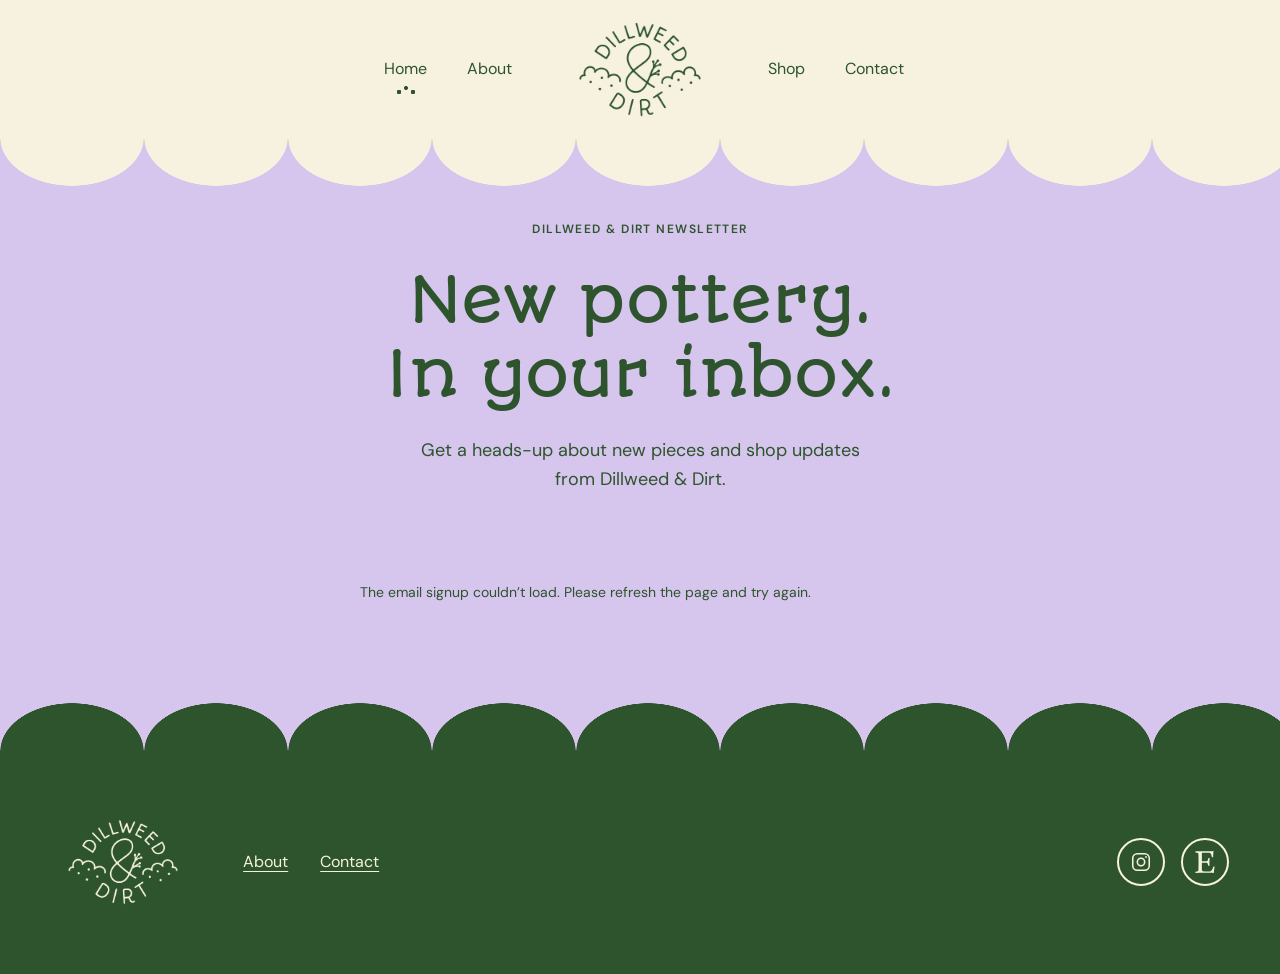
==== commit c5fa21c2: "Add Erica's biography and refine rounded header and dot cluster navigation" ====
--- a/index.html
+++ b/index.html
@@ -1 +1 @@
-<!doctype html><html lang="en"><head><meta charset="utf-8"><meta name="robots" content="noindex, nofollow"><meta name="viewport" content="width=device-width,initial-scale=1"><meta name="description" content="Sign up for the Dillweed & Dirt newsletter for emails about new pottery and shop updates."><title>Pottery updates · Dillweed & Dirt</title><link rel="stylesheet" href="assets/site.css?v=shape-system-v1"><script src="assets/klaviyo-init.js?v=copy-audit-v1"></script><script id="klaviyo-onsite" async type="text/javascript" src="https://static.klaviyo.com/onsite/js/VfNGDm/klaviyo.js?company_id=VfNGDm"></script></head><body><a class="skip" href="#main">Skip to content</a><div class="shell"><header><nav class="site-nav" aria-label="Main navigation"><div class="nav-group"><a href="index.html" aria-current="page">Home</a><a href="maker.html">About</a></div><a class="brand-logo" href="index.html"><img src="assets/dillweedlogos_2.png" alt="Dillweed & Dirt — home" width="800" height="533"></a><div class="nav-group"><a href="https://www.etsy.com/shop/DillweedandDirt" aria-label="Shop on Etsy">Shop</a><a href="contact.html">Contact</a></div></nav></header><main id="main"><section class="home-hero home-signup" id="newsletter" aria-labelledby="hero-title"><p class="eyebrow">Dillweed & Dirt newsletter</p><h1 id="hero-title">New pottery.<br>In your inbox.</h1><p class="hero-description">Get a heads-up about new pieces and shop updates from Dillweed & Dirt.</p><div class="newsletter-embed"><div class="klaviyo-form-VphHay"></div><p class="newsletter-load-status" role="status">Loading email signup…</p><noscript><p>Enable JavaScript to sign up for emails.</p></noscript></div></section></main><footer class="scallop-footer footer-compact"><div class="footer-side"><a href="index.html" class="brand-logo"><img src="assets/dillweedlogos_2.png" alt="Dillweed & Dirt — home" width="800" height="533" loading="lazy"></a><div class="footer-links"><a href="maker.html">About</a><a href="contact.html">Contact</a></div><div class="footer-socials" aria-label="Find Dillweed & Dirt"><a class="social-link" href="https://www.instagram.com/dillweedanddirt/" aria-label="Dillweed & Dirt on Instagram" title="Follow on Instagram"><svg viewBox="0 0 24 24" aria-hidden="true" focusable="false" fill="none" stroke="currentColor" stroke-width="1.7"><rect x="3" y="3" width="18" height="18" rx="5"></rect><circle cx="12" cy="12" r="4"></circle><circle cx="17.5" cy="6.5" r="1" fill="currentColor" stroke="none"></circle></svg></a><a class="social-link" href="https://www.etsy.com/shop/DillweedandDirt" aria-label="Dillweed & Dirt on Etsy" title="Shop on Etsy"><svg viewBox="0 0 24 24" aria-hidden="true" focusable="false" fill="currentColor"><path d="M8.559 2.445c0-.325.033-.52.59-.52h7.465c1.3 0 2.02 1.11 2.54 3.193l.42 1.666h1.27c.23-4.728.43-6.784.43-6.784s-3.196.36-5.09.36H6.635L1.521.196v1.37l1.725.326c1.21.24 1.5.496 1.6 1.606 0 0 .11 3.27.11 8.64 0 5.385-.09 8.61-.09 8.61 0 .973-.39 1.333-1.59 1.573l-1.722.33V24l5.13-.165h8.55c1.935 0 6.39.165 6.39.165.105-1.17.75-6.48.855-7.064h-1.2l-1.284 2.91c-1.005 2.28-2.476 2.445-4.11 2.445h-4.906c-1.63 0-2.415-.64-2.415-2.05V12.8s3.62 0 4.79.096c.912.064 1.463.325 1.76 1.598l.39 1.695h1.41l-.09-4.278.192-4.305h-1.391l-.45 1.89c-.283 1.244-.48 1.47-1.754 1.6-1.666.17-4.815.14-4.815.14V2.45h-.05z"/></svg></a></div></div></footer></div></body></html>+<!doctype html><html lang="en"><head><meta charset="utf-8"><meta name="robots" content="noindex, nofollow"><meta name="viewport" content="width=device-width,initial-scale=1"><meta name="description" content="Sign up for the Dillweed & Dirt newsletter for emails about new pottery and shop updates."><title>Pottery updates · Dillweed & Dirt</title><link rel="stylesheet" href="assets/site.css?v=rounder-header-v1"><script src="assets/klaviyo-init.js?v=copy-audit-v1"></script><script id="klaviyo-onsite" async type="text/javascript" src="https://static.klaviyo.com/onsite/js/VfNGDm/klaviyo.js?company_id=VfNGDm"></script></head><body><a class="skip" href="#main">Skip to content</a><div class="shell"><header><nav class="site-nav" aria-label="Main navigation"><div class="nav-group"><a href="index.html" aria-current="page">Home</a><a href="maker.html">About</a></div><a class="brand-logo" href="index.html"><img src="assets/dillweedlogos_2.png" alt="Dillweed & Dirt — home" width="800" height="533"></a><div class="nav-group"><a href="https://www.etsy.com/shop/DillweedandDirt" aria-label="Shop on Etsy">Shop</a><a href="contact.html">Contact</a></div></nav></header><main id="main"><section class="home-hero home-signup" id="newsletter" aria-labelledby="hero-title"><p class="eyebrow">Dillweed & Dirt newsletter</p><h1 id="hero-title">New pottery.<br>In your inbox.</h1><p class="hero-description">Get a heads-up about new pieces and shop updates from Dillweed & Dirt.</p><div class="newsletter-embed"><div class="klaviyo-form-VphHay"></div><p class="newsletter-load-status" role="status">Loading email signup…</p><noscript><p>Enable JavaScript to sign up for emails.</p></noscript></div></section></main><footer class="scallop-footer footer-compact"><div class="footer-side"><a href="index.html" class="brand-logo"><img src="assets/dillweedlogos_2.png" alt="Dillweed & Dirt — home" width="800" height="533" loading="lazy"></a><div class="footer-links"><a href="maker.html">About</a><a href="contact.html">Contact</a></div><div class="footer-socials" aria-label="Find Dillweed & Dirt"><a class="social-link" href="https://www.instagram.com/dillweedanddirt/" aria-label="Dillweed & Dirt on Instagram" title="Follow on Instagram"><svg viewBox="0 0 24 24" aria-hidden="true" focusable="false" fill="none" stroke="currentColor" stroke-width="1.7"><rect x="3" y="3" width="18" height="18" rx="5"></rect><circle cx="12" cy="12" r="4"></circle><circle cx="17.5" cy="6.5" r="1" fill="currentColor" stroke="none"></circle></svg></a><a class="social-link" href="https://www.etsy.com/shop/DillweedandDirt" aria-label="Dillweed & Dirt on Etsy" title="Shop on Etsy"><svg viewBox="0 0 24 24" aria-hidden="true" focusable="false" fill="currentColor"><path d="M8.559 2.445c0-.325.033-.52.59-.52h7.465c1.3 0 2.02 1.11 2.54 3.193l.42 1.666h1.27c.23-4.728.43-6.784.43-6.784s-3.196.36-5.09.36H6.635L1.521.196v1.37l1.725.326c1.21.24 1.5.496 1.6 1.606 0 0 .11 3.27.11 8.64 0 5.385-.09 8.61-.09 8.61 0 .973-.39 1.333-1.59 1.573l-1.722.33V24l5.13-.165h8.55c1.935 0 6.39.165 6.39.165.105-1.17.75-6.48.855-7.064h-1.2l-1.284 2.91c-1.005 2.28-2.476 2.445-4.11 2.445h-4.906c-1.63 0-2.415-.64-2.415-2.05V12.8s3.62 0 4.79.096c.912.064 1.463.325 1.76 1.598l.39 1.695h1.41l-.09-4.278.192-4.305h-1.391l-.45 1.89c-.283 1.244-.48 1.47-1.754 1.6-1.666.17-4.815.14-4.815.14V2.45h-.05z"/></svg></a></div></div></footer></div></body></html>
--- a/assets/site.css
+++ b/assets/site.css
@@ -1,6 +1,6 @@
 @import url('tokens.css?v=eyebrow-v1');
-:root{--ink:#191f1a;--dill:#2d542d;--dill-dark:#203d20;--lilac:#d6c5ec;--paper:#f7f2df;--text:var(--dill);--action:var(--dill);--action-hover:var(--dill-dark);--focus:var(--dill);--line:1px solid var(--dill);--display-size:clamp(2.5rem,1.5rem + 3vw,4rem);--display-leading:1.2;--page-gutter:clamp(24px,4vw,64px);--content-width:1280px;--section-space:96px;--stroke-control:2px;--radius-pill:999px;--scallop-pitch:144px;--scallop-header-depth:16px;--scallop-footer-depth:48px;--active-dot-size:6px;--control-height:52px}
-body{background:var(--paper);color:var(--dill)}.shell{width:100%}.skip{position:absolute;top:-100px;left:24px;background:var(--paper);padding:16px;z-index:20}.skip:focus{top:8px}header{position:relative;z-index:1;width:100%;padding:16px var(--page-gutter);border:0;background:var(--paper)}header::after{content:'';position:absolute;left:0;right:0;top:calc(100% - 1px);height:var(--scallop-header-depth);background:radial-gradient(ellipse calc(var(--scallop-pitch)/2) var(--scallop-header-depth) at calc(var(--scallop-pitch)/2) 0,var(--paper) 99%,transparent 100%) 0 0/var(--scallop-pitch) var(--scallop-header-depth) repeat-x;pointer-events:none}.site-nav{display:grid;grid-template-columns:1fr auto 1fr;align-items:center;gap:48px;width:100%;max-width:var(--content-width);margin:auto}.nav-group{display:flex;align-items:center;gap:40px}.nav-group:first-child{justify-content:flex-end}.nav-group:last-child{justify-content:flex-start}.nav-group a{position:relative;display:flex;align-items:center;min-height:48px;text-decoration:none;color:var(--dill)}.nav-group a:hover{color:var(--dill-dark)}.nav-group a[aria-current=page]::after{content:'';position:absolute;left:50%;bottom:0;transform:translateX(-50%);width:var(--active-dot-size);height:var(--active-dot-size);border-radius:50%;background:currentColor}.brand-logo{display:inline-block;line-height:0;flex-shrink:0;border-radius:8px}.brand-logo img{display:block;width:160px;height:auto}.eyebrow,.label{font:var(--eyebrow-weight) var(--eyebrow-size)/var(--eyebrow-leading) var(--font-copy);letter-spacing:var(--eyebrow-tracking);text-transform:uppercase;color:inherit;margin:0}.flow{display:grid;gap:24px;align-content:start;justify-items:start}.flow p{margin:0;max-width:48ch}.home-hero{padding:64px 24px 80px;background:var(--lilac);display:grid;justify-items:center;text-align:center;gap:24px;border-bottom:var(--line)}.home-hero h1{color:var(--dill);max-width:18ch}.home-hero>p:not(.label){max-width:38ch}.home-hero .button{margin-top:8px}.home-shop,.home-maker,.shop-destination{display:grid;grid-template-columns:1fr 1fr;align-items:center;gap:64px;padding:var(--section-space) max(var(--page-gutter),calc((100% - var(--content-width))/2))}.home-shop{background:var(--dill);color:var(--paper)}.home-shop .label,.home-maker .label{margin-bottom:24px}.home-shop .button{border-color:var(--paper)}.home-shop .button:focus-visible{outline-color:var(--paper)}.home-maker h2,.shop-destination h2{color:var(--dill)}.home-maker{padding-bottom:calc(var(--section-space) + 24px)}.text-link{color:var(--dill);font-size:16px;text-underline-offset:6px;display:inline-flex;align-items:center;gap:16px;min-height:48px}.button{display:inline-flex;align-items:center;justify-content:center;gap:24px;min-height:52px;padding:12px 24px;border:var(--stroke-control) solid var(--dill);border-radius:var(--radius-pill);background:var(--dill);color:var(--paper);font:400 16px/1.5 var(--font-copy);text-decoration:none}.button:hover{background:var(--dill-dark);border-color:var(--dill-dark)}.button span{font-size:20px;line-height:1}.button:disabled{background:transparent;color:var(--dill);border-style:dashed;cursor:not-allowed}.page-intro{padding:64px var(--page-gutter);background:var(--lilac);border-bottom:var(--line);display:grid;gap:24px;justify-items:start}.page-intro h1{color:var(--dill);max-width:20ch}.page-intro p{max-width:50ch}.shop-destination{padding-bottom:calc(var(--section-space) + 24px)}.shop-brand{padding:32px;background:var(--paper);border:var(--line);border-radius:16px}.shop-brand img{display:block;width:100%;height:auto}.small-copy{font-size:14px}.split{display:grid;grid-template-columns:1fr 1fr}.split>div{padding:64px var(--page-gutter);min-width:0}.split>div:first-child{border-right:var(--line)}.split h2{color:var(--dill)}.contact-page>.flow{align-self:stretch}.contact-page .newsletter-panel{background:var(--lilac)}.contact-page{padding-bottom:24px}.contact-page form{width:100%}.contact-form{max-width:560px}.field{width:100%}.field input,.field textarea{background:transparent;border:var(--line);border-radius:8px}.field textarea{resize:vertical}.error,.status-message{font-size:14px}.status-message{min-height:24px}.scallop-footer{position:relative;isolation:isolate;display:flex;align-items:center;justify-content:space-between;gap:32px;padding:48px var(--page-gutter);background:var(--dill);color:var(--paper);width:100%}.scallop-footer::before{content:'';position:absolute;left:0;right:0;top:calc(1px - var(--scallop-footer-depth));height:var(--scallop-footer-depth);background:radial-gradient(ellipse calc(var(--scallop-pitch)/2) var(--scallop-footer-depth) at calc(var(--scallop-pitch)/2) var(--scallop-footer-depth),var(--dill) 99%,transparent 100%) 0 0/var(--scallop-pitch) var(--scallop-footer-depth) repeat-x;pointer-events:none}.scallop-footer .brand-logo{position:relative;background:none;padding:0;border-radius:0}.scallop-footer .brand-logo::before{content:'';position:absolute;inset:0;background:var(--paper);-webkit-mask:url('dillweedlogos_2.png') center/contain no-repeat;mask:url('dillweedlogos_2.png') center/contain no-repeat;pointer-events:none}.scallop-footer .brand-logo img{opacity:0}.scallop-footer .brand-logo img{width:144px}.scallop-footer a:focus-visible{outline-color:var(--paper)}.footer-links{display:flex;gap:32px;flex-wrap:wrap}.footer-links a{font-size:16px}[hidden]{display:none!important}
+:root{--ink:#191f1a;--dill:#2d542d;--dill-dark:#203d20;--lilac:#d6c5ec;--paper:#f7f2df;--text:var(--dill);--action:var(--dill);--action-hover:var(--dill-dark);--focus:var(--dill);--line:1px solid var(--dill);--display-size:clamp(2.5rem,1.5rem + 3vw,4rem);--display-leading:1.2;--page-gutter:clamp(24px,4vw,64px);--content-width:1280px;--section-space:96px;--stroke-control:2px;--radius-pill:999px;--scallop-pitch:144px;--scallop-header-depth:48px;--scallop-footer-depth:48px;--active-marker-width:24px;--active-marker-height:10px;--control-height:52px}
+body{background:var(--paper);color:var(--dill)}.shell{width:100%}.skip{position:absolute;top:-100px;left:24px;background:var(--paper);padding:16px;z-index:20}.skip:focus{top:8px}header{position:relative;z-index:1;width:100%;padding:16px var(--page-gutter);border:0;background:var(--paper)}header::after{content:'';position:absolute;left:0;right:0;top:calc(100% - 1px);height:var(--scallop-header-depth);background:radial-gradient(ellipse calc(var(--scallop-pitch)/2) var(--scallop-header-depth) at calc(var(--scallop-pitch)/2) 0,var(--paper) 99%,transparent 100%) 0 0/var(--scallop-pitch) var(--scallop-header-depth) repeat-x;pointer-events:none}.site-nav{display:grid;grid-template-columns:1fr auto 1fr;align-items:center;gap:48px;width:100%;max-width:var(--content-width);margin:auto}.nav-group{display:flex;align-items:center;gap:40px}.nav-group:first-child{justify-content:flex-end}.nav-group:last-child{justify-content:flex-start}.nav-group a{position:relative;display:flex;align-items:center;min-height:48px;text-decoration:none;color:var(--dill)}.nav-group a:hover{color:var(--dill-dark)}.nav-group a[aria-current=page]::after{content:'';position:absolute;left:50%;bottom:-2px;transform:translateX(-50%);width:var(--active-marker-width);height:var(--active-marker-height);background:radial-gradient(circle at 5px 7px,currentColor 2px,transparent 2.5px),radial-gradient(circle at 12px 3px,currentColor 1.75px,transparent 2.25px),radial-gradient(circle at 19px 7px,currentColor 2px,transparent 2.5px);pointer-events:none}.brand-logo{display:inline-block;line-height:0;flex-shrink:0;border-radius:8px}.brand-logo img{display:block;width:160px;height:auto}.eyebrow,.label{font:var(--eyebrow-weight) var(--eyebrow-size)/var(--eyebrow-leading) var(--font-copy);letter-spacing:var(--eyebrow-tracking);text-transform:uppercase;color:inherit;margin:0}.flow{display:grid;gap:24px;align-content:start;justify-items:start}.flow p{margin:0;max-width:48ch}.home-hero{padding:64px 24px 80px;background:var(--lilac);display:grid;justify-items:center;text-align:center;gap:24px;border-bottom:var(--line)}.home-hero h1{color:var(--dill);max-width:18ch}.home-hero>p:not(.label){max-width:38ch}.home-hero .button{margin-top:8px}.home-shop,.home-maker,.shop-destination{display:grid;grid-template-columns:1fr 1fr;align-items:center;gap:64px;padding:var(--section-space) max(var(--page-gutter),calc((100% - var(--content-width))/2))}.home-shop{background:var(--dill);color:var(--paper)}.home-shop .label,.home-maker .label{margin-bottom:24px}.home-shop .button{border-color:var(--paper)}.home-shop .button:focus-visible{outline-color:var(--paper)}.home-maker h2,.shop-destination h2{color:var(--dill)}.home-maker{padding-bottom:calc(var(--section-space) + 24px)}.text-link{color:var(--dill);font-size:16px;text-underline-offset:6px;display:inline-flex;align-items:center;gap:16px;min-height:48px}.button{display:inline-flex;align-items:center;justify-content:center;gap:24px;min-height:52px;padding:12px 24px;border:var(--stroke-control) solid var(--dill);border-radius:var(--radius-pill);background:var(--dill);color:var(--paper);font:400 16px/1.5 var(--font-copy);text-decoration:none}.button:hover{background:var(--dill-dark);border-color:var(--dill-dark)}.button span{font-size:20px;line-height:1}.button:disabled{background:transparent;color:var(--dill);border-style:dashed;cursor:not-allowed}.page-intro{padding:64px var(--page-gutter);background:var(--lilac);border-bottom:var(--line);display:grid;gap:24px;justify-items:start}.page-intro h1{color:var(--dill);max-width:20ch}.page-intro p{max-width:50ch}.shop-destination{padding-bottom:calc(var(--section-space) + 24px)}.shop-brand{padding:32px;background:var(--paper);border:var(--line);border-radius:16px}.shop-brand img{display:block;width:100%;height:auto}.small-copy{font-size:14px}.split{display:grid;grid-template-columns:1fr 1fr}.split>div{padding:64px var(--page-gutter);min-width:0}.split>div:first-child{border-right:var(--line)}.split h2{color:var(--dill)}.contact-page>.flow{align-self:stretch}.contact-page .newsletter-panel{background:var(--lilac)}.contact-page{padding-bottom:24px}.contact-page form{width:100%}.contact-form{max-width:560px}.field{width:100%}.field input,.field textarea{background:transparent;border:var(--line);border-radius:8px}.field textarea{resize:vertical}.error,.status-message{font-size:14px}.status-message{min-height:24px}.scallop-footer{position:relative;isolation:isolate;display:flex;align-items:center;justify-content:space-between;gap:32px;padding:48px var(--page-gutter);background:var(--dill);color:var(--paper);width:100%}.scallop-footer::before{content:'';position:absolute;left:0;right:0;top:calc(1px - var(--scallop-footer-depth));height:var(--scallop-footer-depth);background:radial-gradient(ellipse calc(var(--scallop-pitch)/2) var(--scallop-footer-depth) at calc(var(--scallop-pitch)/2) var(--scallop-footer-depth),var(--dill) 99%,transparent 100%) 0 0/var(--scallop-pitch) var(--scallop-footer-depth) repeat-x;pointer-events:none}.scallop-footer .brand-logo{position:relative;background:none;padding:0;border-radius:0}.scallop-footer .brand-logo::before{content:'';position:absolute;inset:0;background:var(--paper);-webkit-mask:url('dillweedlogos_2.png') center/contain no-repeat;mask:url('dillweedlogos_2.png') center/contain no-repeat;pointer-events:none}.scallop-footer .brand-logo img{opacity:0}.scallop-footer .brand-logo img{width:144px}.scallop-footer a:focus-visible{outline-color:var(--paper)}.footer-links{display:flex;gap:32px;flex-wrap:wrap}.footer-links a{font-size:16px}[hidden]{display:none!important}
 @media(max-width:900px){:root{--section-space:64px}.site-nav{gap:32px}.nav-group{gap:24px}.home-shop,.home-maker,.shop-destination{gap:32px}.split>div{padding:48px 24px}}
 @media(max-width:640px){:root{--section-space:48px}.site-nav{display:flex;flex-wrap:wrap;justify-content:center;gap:0 24px}.site-nav>.brand-logo{order:-1;width:100%;display:flex;justify-content:center;margin-bottom:8px}.brand-logo img{width:128px}.nav-group{gap:24px}.home-hero{padding:48px 24px 64px;gap:24px}.home-hero h1{font-size:40px}.home-shop,.home-maker,.shop-destination,.split{grid-template-columns:1fr;gap:32px}.home-shop,.home-maker,.shop-destination{padding-inline:24px}.home-maker,.shop-destination{padding-bottom:72px}.split{gap:0}.split>div{padding:48px 24px}.split>div:first-child{border-right:0;border-bottom:var(--line)}.page-intro{padding:48px 24px}.page-intro h1{font-size:40px}.scallop-footer{align-items:start;flex-direction:column;padding:40px 24px;gap:32px}.scallop-footer .brand-logo img{width:128px}.footer-links{gap:24px}.button{min-height:48px;gap:16px}}
 
@@ -43,3 +43,10 @@
 
 /* Fill short viewports without adding a strip below the footer. */
 .shell{min-height:100vh;min-height:100dvh;display:flex;flex-direction:column}.shell>header,.shell>footer{flex-shrink:0}.shell>main{display:flex;flex-direction:column;flex:1 0 auto}.shell>main>section:only-child{flex:1 0 auto}.contact-simple{width:100%;align-content:start}
+
+/* Owner-supplied biography: readable paragraphs with a steady left heading. */
+.maker-layout{align-items:start}.maker-heading{position:sticky;top:48px}.maker-story{display:grid;gap:24px;min-width:0}.maker-story p{max-width:58ch}
+@media(max-width:700px){.maker-heading{position:static}.maker-story{gap:24px}.maker-story p{max-width:none}}
+
+/* Rounded header edge uses the footer curve proportions; keep content clear. */
+@media(max-width:700px){.home-hero.home-signup{padding-top:80px}.maker-intro{padding-top:80px}}
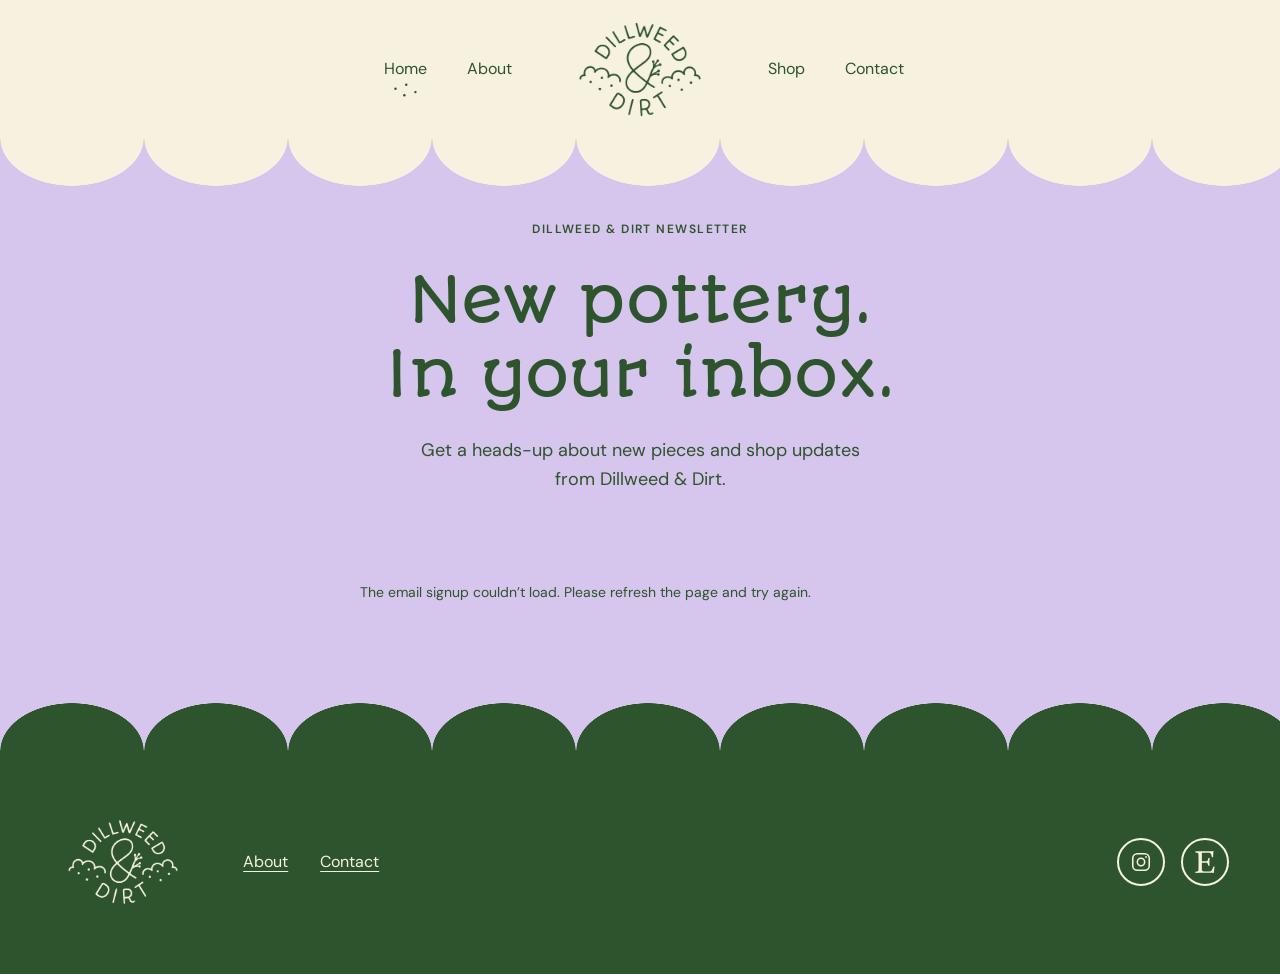
==== commit 2441059b: "Balance maker biography, match logo dots and add email contact form" ====
--- a/index.html
+++ b/index.html
@@ -1 +1 @@
-<!doctype html><html lang="en"><head><meta charset="utf-8"><meta name="robots" content="noindex, nofollow"><meta name="viewport" content="width=device-width,initial-scale=1"><meta name="description" content="Sign up for the Dillweed & Dirt newsletter for emails about new pottery and shop updates."><title>Pottery updates · Dillweed & Dirt</title><link rel="stylesheet" href="assets/site.css?v=rounder-header-v1"><script src="assets/klaviyo-init.js?v=copy-audit-v1"></script><script id="klaviyo-onsite" async type="text/javascript" src="https://static.klaviyo.com/onsite/js/VfNGDm/klaviyo.js?company_id=VfNGDm"></script></head><body><a class="skip" href="#main">Skip to content</a><div class="shell"><header><nav class="site-nav" aria-label="Main navigation"><div class="nav-group"><a href="index.html" aria-current="page">Home</a><a href="maker.html">About</a></div><a class="brand-logo" href="index.html"><img src="assets/dillweedlogos_2.png" alt="Dillweed & Dirt — home" width="800" height="533"></a><div class="nav-group"><a href="https://www.etsy.com/shop/DillweedandDirt" aria-label="Shop on Etsy">Shop</a><a href="contact.html">Contact</a></div></nav></header><main id="main"><section class="home-hero home-signup" id="newsletter" aria-labelledby="hero-title"><p class="eyebrow">Dillweed & Dirt newsletter</p><h1 id="hero-title">New pottery.<br>In your inbox.</h1><p class="hero-description">Get a heads-up about new pieces and shop updates from Dillweed & Dirt.</p><div class="newsletter-embed"><div class="klaviyo-form-VphHay"></div><p class="newsletter-load-status" role="status">Loading email signup…</p><noscript><p>Enable JavaScript to sign up for emails.</p></noscript></div></section></main><footer class="scallop-footer footer-compact"><div class="footer-side"><a href="index.html" class="brand-logo"><img src="assets/dillweedlogos_2.png" alt="Dillweed & Dirt — home" width="800" height="533" loading="lazy"></a><div class="footer-links"><a href="maker.html">About</a><a href="contact.html">Contact</a></div><div class="footer-socials" aria-label="Find Dillweed & Dirt"><a class="social-link" href="https://www.instagram.com/dillweedanddirt/" aria-label="Dillweed & Dirt on Instagram" title="Follow on Instagram"><svg viewBox="0 0 24 24" aria-hidden="true" focusable="false" fill="none" stroke="currentColor" stroke-width="1.7"><rect x="3" y="3" width="18" height="18" rx="5"></rect><circle cx="12" cy="12" r="4"></circle><circle cx="17.5" cy="6.5" r="1" fill="currentColor" stroke="none"></circle></svg></a><a class="social-link" href="https://www.etsy.com/shop/DillweedandDirt" aria-label="Dillweed & Dirt on Etsy" title="Shop on Etsy"><svg viewBox="0 0 24 24" aria-hidden="true" focusable="false" fill="currentColor"><path d="M8.559 2.445c0-.325.033-.52.59-.52h7.465c1.3 0 2.02 1.11 2.54 3.193l.42 1.666h1.27c.23-4.728.43-6.784.43-6.784s-3.196.36-5.09.36H6.635L1.521.196v1.37l1.725.326c1.21.24 1.5.496 1.6 1.606 0 0 .11 3.27.11 8.64 0 5.385-.09 8.61-.09 8.61 0 .973-.39 1.333-1.59 1.573l-1.722.33V24l5.13-.165h8.55c1.935 0 6.39.165 6.39.165.105-1.17.75-6.48.855-7.064h-1.2l-1.284 2.91c-1.005 2.28-2.476 2.445-4.11 2.445h-4.906c-1.63 0-2.415-.64-2.415-2.05V12.8s3.62 0 4.79.096c.912.064 1.463.325 1.76 1.598l.39 1.695h1.41l-.09-4.278.192-4.305h-1.391l-.45 1.89c-.283 1.244-.48 1.47-1.754 1.6-1.666.17-4.815.14-4.815.14V2.45h-.05z"/></svg></a></div></div></footer></div></body></html>+<!doctype html><html lang="en"><head><meta charset="utf-8"><meta name="robots" content="noindex, nofollow"><meta name="viewport" content="width=device-width,initial-scale=1"><meta name="description" content="Sign up for the Dillweed & Dirt newsletter for emails about new pottery and shop updates."><title>Pottery updates · Dillweed & Dirt</title><link rel="stylesheet" href="assets/site.css?v=bio-balance-contact-v1"><script src="assets/klaviyo-init.js?v=copy-audit-v1"></script><script id="klaviyo-onsite" async type="text/javascript" src="https://static.klaviyo.com/onsite/js/VfNGDm/klaviyo.js?company_id=VfNGDm"></script></head><body><a class="skip" href="#main">Skip to content</a><div class="shell"><header><nav class="site-nav" aria-label="Main navigation"><div class="nav-group"><a href="index.html" aria-current="page">Home</a><a href="maker.html">About</a></div><a class="brand-logo" href="index.html"><img src="assets/dillweedlogos_2.png" alt="Dillweed & Dirt — home" width="800" height="533"></a><div class="nav-group"><a href="https://www.etsy.com/shop/DillweedandDirt" aria-label="Shop on Etsy">Shop</a><a href="contact.html">Contact</a></div></nav></header><main id="main"><section class="home-hero home-signup" id="newsletter" aria-labelledby="hero-title"><p class="eyebrow">Dillweed & Dirt newsletter</p><h1 id="hero-title">New pottery.<br>In your inbox.</h1><p class="hero-description">Get a heads-up about new pieces and shop updates from Dillweed & Dirt.</p><div class="newsletter-embed"><div class="klaviyo-form-VphHay"></div><p class="newsletter-load-status" role="status">Loading email signup…</p><noscript><p>Enable JavaScript to sign up for emails.</p></noscript></div></section></main><footer class="scallop-footer footer-compact"><div class="footer-side"><a href="index.html" class="brand-logo"><img src="assets/dillweedlogos_2.png" alt="Dillweed & Dirt — home" width="800" height="533" loading="lazy"></a><div class="footer-links"><a href="maker.html">About</a><a href="contact.html">Contact</a></div><div class="footer-socials" aria-label="Find Dillweed & Dirt"><a class="social-link" href="https://www.instagram.com/dillweedanddirt/" aria-label="Dillweed & Dirt on Instagram" title="Follow on Instagram"><svg viewBox="0 0 24 24" aria-hidden="true" focusable="false" fill="none" stroke="currentColor" stroke-width="1.7"><rect x="3" y="3" width="18" height="18" rx="5"></rect><circle cx="12" cy="12" r="4"></circle><circle cx="17.5" cy="6.5" r="1" fill="currentColor" stroke="none"></circle></svg></a><a class="social-link" href="https://www.etsy.com/shop/DillweedandDirt" aria-label="Dillweed & Dirt on Etsy" title="Shop on Etsy"><svg viewBox="0 0 24 24" aria-hidden="true" focusable="false" fill="currentColor"><path d="M8.559 2.445c0-.325.033-.52.59-.52h7.465c1.3 0 2.02 1.11 2.54 3.193l.42 1.666h1.27c.23-4.728.43-6.784.43-6.784s-3.196.36-5.09.36H6.635L1.521.196v1.37l1.725.326c1.21.24 1.5.496 1.6 1.606 0 0 .11 3.27.11 8.64 0 5.385-.09 8.61-.09 8.61 0 .973-.39 1.333-1.59 1.573l-1.722.33V24l5.13-.165h8.55c1.935 0 6.39.165 6.39.165.105-1.17.75-6.48.855-7.064h-1.2l-1.284 2.91c-1.005 2.28-2.476 2.445-4.11 2.445h-4.906c-1.63 0-2.415-.64-2.415-2.05V12.8s3.62 0 4.79.096c.912.064 1.463.325 1.76 1.598l.39 1.695h1.41l-.09-4.278.192-4.305h-1.391l-.45 1.89c-.283 1.244-.48 1.47-1.754 1.6-1.666.17-4.815.14-4.815.14V2.45h-.05z"/></svg></a></div></div></footer></div></body></html>
--- a/assets/site.css
+++ b/assets/site.css
@@ -1,6 +1,6 @@
 @import url('tokens.css?v=eyebrow-v1');
-:root{--ink:#191f1a;--dill:#2d542d;--dill-dark:#203d20;--lilac:#d6c5ec;--paper:#f7f2df;--text:var(--dill);--action:var(--dill);--action-hover:var(--dill-dark);--focus:var(--dill);--line:1px solid var(--dill);--display-size:clamp(2.5rem,1.5rem + 3vw,4rem);--display-leading:1.2;--page-gutter:clamp(24px,4vw,64px);--content-width:1280px;--section-space:96px;--stroke-control:2px;--radius-pill:999px;--scallop-pitch:144px;--scallop-header-depth:48px;--scallop-footer-depth:48px;--active-marker-width:24px;--active-marker-height:10px;--control-height:52px}
-body{background:var(--paper);color:var(--dill)}.shell{width:100%}.skip{position:absolute;top:-100px;left:24px;background:var(--paper);padding:16px;z-index:20}.skip:focus{top:8px}header{position:relative;z-index:1;width:100%;padding:16px var(--page-gutter);border:0;background:var(--paper)}header::after{content:'';position:absolute;left:0;right:0;top:calc(100% - 1px);height:var(--scallop-header-depth);background:radial-gradient(ellipse calc(var(--scallop-pitch)/2) var(--scallop-header-depth) at calc(var(--scallop-pitch)/2) 0,var(--paper) 99%,transparent 100%) 0 0/var(--scallop-pitch) var(--scallop-header-depth) repeat-x;pointer-events:none}.site-nav{display:grid;grid-template-columns:1fr auto 1fr;align-items:center;gap:48px;width:100%;max-width:var(--content-width);margin:auto}.nav-group{display:flex;align-items:center;gap:40px}.nav-group:first-child{justify-content:flex-end}.nav-group:last-child{justify-content:flex-start}.nav-group a{position:relative;display:flex;align-items:center;min-height:48px;text-decoration:none;color:var(--dill)}.nav-group a:hover{color:var(--dill-dark)}.nav-group a[aria-current=page]::after{content:'';position:absolute;left:50%;bottom:-2px;transform:translateX(-50%);width:var(--active-marker-width);height:var(--active-marker-height);background:radial-gradient(circle at 5px 7px,currentColor 2px,transparent 2.5px),radial-gradient(circle at 12px 3px,currentColor 1.75px,transparent 2.25px),radial-gradient(circle at 19px 7px,currentColor 2px,transparent 2.5px);pointer-events:none}.brand-logo{display:inline-block;line-height:0;flex-shrink:0;border-radius:8px}.brand-logo img{display:block;width:160px;height:auto}.eyebrow,.label{font:var(--eyebrow-weight) var(--eyebrow-size)/var(--eyebrow-leading) var(--font-copy);letter-spacing:var(--eyebrow-tracking);text-transform:uppercase;color:inherit;margin:0}.flow{display:grid;gap:24px;align-content:start;justify-items:start}.flow p{margin:0;max-width:48ch}.home-hero{padding:64px 24px 80px;background:var(--lilac);display:grid;justify-items:center;text-align:center;gap:24px;border-bottom:var(--line)}.home-hero h1{color:var(--dill);max-width:18ch}.home-hero>p:not(.label){max-width:38ch}.home-hero .button{margin-top:8px}.home-shop,.home-maker,.shop-destination{display:grid;grid-template-columns:1fr 1fr;align-items:center;gap:64px;padding:var(--section-space) max(var(--page-gutter),calc((100% - var(--content-width))/2))}.home-shop{background:var(--dill);color:var(--paper)}.home-shop .label,.home-maker .label{margin-bottom:24px}.home-shop .button{border-color:var(--paper)}.home-shop .button:focus-visible{outline-color:var(--paper)}.home-maker h2,.shop-destination h2{color:var(--dill)}.home-maker{padding-bottom:calc(var(--section-space) + 24px)}.text-link{color:var(--dill);font-size:16px;text-underline-offset:6px;display:inline-flex;align-items:center;gap:16px;min-height:48px}.button{display:inline-flex;align-items:center;justify-content:center;gap:24px;min-height:52px;padding:12px 24px;border:var(--stroke-control) solid var(--dill);border-radius:var(--radius-pill);background:var(--dill);color:var(--paper);font:400 16px/1.5 var(--font-copy);text-decoration:none}.button:hover{background:var(--dill-dark);border-color:var(--dill-dark)}.button span{font-size:20px;line-height:1}.button:disabled{background:transparent;color:var(--dill);border-style:dashed;cursor:not-allowed}.page-intro{padding:64px var(--page-gutter);background:var(--lilac);border-bottom:var(--line);display:grid;gap:24px;justify-items:start}.page-intro h1{color:var(--dill);max-width:20ch}.page-intro p{max-width:50ch}.shop-destination{padding-bottom:calc(var(--section-space) + 24px)}.shop-brand{padding:32px;background:var(--paper);border:var(--line);border-radius:16px}.shop-brand img{display:block;width:100%;height:auto}.small-copy{font-size:14px}.split{display:grid;grid-template-columns:1fr 1fr}.split>div{padding:64px var(--page-gutter);min-width:0}.split>div:first-child{border-right:var(--line)}.split h2{color:var(--dill)}.contact-page>.flow{align-self:stretch}.contact-page .newsletter-panel{background:var(--lilac)}.contact-page{padding-bottom:24px}.contact-page form{width:100%}.contact-form{max-width:560px}.field{width:100%}.field input,.field textarea{background:transparent;border:var(--line);border-radius:8px}.field textarea{resize:vertical}.error,.status-message{font-size:14px}.status-message{min-height:24px}.scallop-footer{position:relative;isolation:isolate;display:flex;align-items:center;justify-content:space-between;gap:32px;padding:48px var(--page-gutter);background:var(--dill);color:var(--paper);width:100%}.scallop-footer::before{content:'';position:absolute;left:0;right:0;top:calc(1px - var(--scallop-footer-depth));height:var(--scallop-footer-depth);background:radial-gradient(ellipse calc(var(--scallop-pitch)/2) var(--scallop-footer-depth) at calc(var(--scallop-pitch)/2) var(--scallop-footer-depth),var(--dill) 99%,transparent 100%) 0 0/var(--scallop-pitch) var(--scallop-footer-depth) repeat-x;pointer-events:none}.scallop-footer .brand-logo{position:relative;background:none;padding:0;border-radius:0}.scallop-footer .brand-logo::before{content:'';position:absolute;inset:0;background:var(--paper);-webkit-mask:url('dillweedlogos_2.png') center/contain no-repeat;mask:url('dillweedlogos_2.png') center/contain no-repeat;pointer-events:none}.scallop-footer .brand-logo img{opacity:0}.scallop-footer .brand-logo img{width:144px}.scallop-footer a:focus-visible{outline-color:var(--paper)}.footer-links{display:flex;gap:32px;flex-wrap:wrap}.footer-links a{font-size:16px}[hidden]{display:none!important}
+:root{--ink:#191f1a;--dill:#2d542d;--dill-dark:#203d20;--lilac:#d6c5ec;--paper:#f7f2df;--text:var(--dill);--action:var(--dill);--action-hover:var(--dill-dark);--focus:var(--dill);--line:1px solid var(--dill);--display-size:clamp(2.5rem,1.5rem + 3vw,4rem);--display-leading:1.2;--page-gutter:clamp(24px,4vw,64px);--content-width:1280px;--section-space:96px;--stroke-control:2px;--radius-pill:999px;--scallop-pitch:144px;--scallop-header-depth:48px;--scallop-footer-depth:48px;--nav-logo-width:160px;--active-marker-width:calc(var(--nav-logo-width)*.15);--active-marker-height:calc(var(--nav-logo-width)*.09);--control-height:52px}
+body{background:var(--paper);color:var(--dill)}.shell{width:100%}.skip{position:absolute;top:-100px;left:24px;background:var(--paper);padding:16px;z-index:20}.skip:focus{top:8px}header{position:relative;z-index:1;width:100%;padding:16px var(--page-gutter);border:0;background:var(--paper)}header::after{content:'';position:absolute;left:0;right:0;top:calc(100% - 1px);height:var(--scallop-header-depth);background:radial-gradient(ellipse calc(var(--scallop-pitch)/2) var(--scallop-header-depth) at calc(var(--scallop-pitch)/2) 0,var(--paper) 99%,transparent 100%) 0 0/var(--scallop-pitch) var(--scallop-header-depth) repeat-x;pointer-events:none}.site-nav{display:grid;grid-template-columns:1fr auto 1fr;align-items:center;gap:48px;width:100%;max-width:var(--content-width);margin:auto}.nav-group{display:flex;align-items:center;gap:40px}.nav-group:first-child{justify-content:flex-end}.nav-group:last-child{justify-content:flex-start}.nav-group a{position:relative;display:flex;align-items:center;min-height:48px;text-decoration:none;color:var(--dill)}.nav-group a:hover{color:var(--dill-dark)}.nav-group a[aria-current=page]::after{content:'';position:absolute;left:50%;bottom:-4px;transform:translateX(-50%);width:var(--active-marker-width);height:var(--active-marker-height);background:currentColor;-webkit-mask:url('brand-dots.svg') center/contain no-repeat;mask:url('brand-dots.svg') center/contain no-repeat;pointer-events:none}.brand-logo{display:inline-block;line-height:0;flex-shrink:0;border-radius:8px}.brand-logo img{display:block;width:160px;height:auto}.eyebrow,.label{font:var(--eyebrow-weight) var(--eyebrow-size)/var(--eyebrow-leading) var(--font-copy);letter-spacing:var(--eyebrow-tracking);text-transform:uppercase;color:inherit;margin:0}.flow{display:grid;gap:24px;align-content:start;justify-items:start}.flow p{margin:0;max-width:48ch}.home-hero{padding:64px 24px 80px;background:var(--lilac);display:grid;justify-items:center;text-align:center;gap:24px;border-bottom:var(--line)}.home-hero h1{color:var(--dill);max-width:18ch}.home-hero>p:not(.label){max-width:38ch}.home-hero .button{margin-top:8px}.home-shop,.home-maker,.shop-destination{display:grid;grid-template-columns:1fr 1fr;align-items:center;gap:64px;padding:var(--section-space) max(var(--page-gutter),calc((100% - var(--content-width))/2))}.home-shop{background:var(--dill);color:var(--paper)}.home-shop .label,.home-maker .label{margin-bottom:24px}.home-shop .button{border-color:var(--paper)}.home-shop .button:focus-visible{outline-color:var(--paper)}.home-maker h2,.shop-destination h2{color:var(--dill)}.home-maker{padding-bottom:calc(var(--section-space) + 24px)}.text-link{color:var(--dill);font-size:16px;text-underline-offset:6px;display:inline-flex;align-items:center;gap:16px;min-height:48px}.button{display:inline-flex;align-items:center;justify-content:center;gap:24px;min-height:52px;padding:12px 24px;border:var(--stroke-control) solid var(--dill);border-radius:var(--radius-pill);background:var(--dill);color:var(--paper);font:400 16px/1.5 var(--font-copy);text-decoration:none}.button:hover{background:var(--dill-dark);border-color:var(--dill-dark)}.button span{font-size:20px;line-height:1}.button:disabled{background:transparent;color:var(--dill);border-style:dashed;cursor:not-allowed}.page-intro{padding:64px var(--page-gutter);background:var(--lilac);border-bottom:var(--line);display:grid;gap:24px;justify-items:start}.page-intro h1{color:var(--dill);max-width:20ch}.page-intro p{max-width:50ch}.shop-destination{padding-bottom:calc(var(--section-space) + 24px)}.shop-brand{padding:32px;background:var(--paper);border:var(--line);border-radius:16px}.shop-brand img{display:block;width:100%;height:auto}.small-copy{font-size:14px}.split{display:grid;grid-template-columns:1fr 1fr}.split>div{padding:64px var(--page-gutter);min-width:0}.split>div:first-child{border-right:var(--line)}.split h2{color:var(--dill)}.contact-page>.flow{align-self:stretch}.contact-page .newsletter-panel{background:var(--lilac)}.contact-page{padding-bottom:24px}.contact-page form{width:100%}.contact-form{max-width:560px}.field{width:100%}.field input,.field textarea{background:transparent;border:var(--line);border-radius:8px}.field textarea{resize:vertical}.error,.status-message{font-size:14px}.status-message{min-height:24px}.scallop-footer{position:relative;isolation:isolate;display:flex;align-items:center;justify-content:space-between;gap:32px;padding:48px var(--page-gutter);background:var(--dill);color:var(--paper);width:100%}.scallop-footer::before{content:'';position:absolute;left:0;right:0;top:calc(1px - var(--scallop-footer-depth));height:var(--scallop-footer-depth);background:radial-gradient(ellipse calc(var(--scallop-pitch)/2) var(--scallop-footer-depth) at calc(var(--scallop-pitch)/2) var(--scallop-footer-depth),var(--dill) 99%,transparent 100%) 0 0/var(--scallop-pitch) var(--scallop-footer-depth) repeat-x;pointer-events:none}.scallop-footer .brand-logo{position:relative;background:none;padding:0;border-radius:0}.scallop-footer .brand-logo::before{content:'';position:absolute;inset:0;background:var(--paper);-webkit-mask:url('dillweedlogos_2.png') center/contain no-repeat;mask:url('dillweedlogos_2.png') center/contain no-repeat;pointer-events:none}.scallop-footer .brand-logo img{opacity:0}.scallop-footer .brand-logo img{width:144px}.scallop-footer a:focus-visible{outline-color:var(--paper)}.footer-links{display:flex;gap:32px;flex-wrap:wrap}.footer-links a{font-size:16px}[hidden]{display:none!important}
 @media(max-width:900px){:root{--section-space:64px}.site-nav{gap:32px}.nav-group{gap:24px}.home-shop,.home-maker,.shop-destination{gap:32px}.split>div{padding:48px 24px}}
 @media(max-width:640px){:root{--section-space:48px}.site-nav{display:flex;flex-wrap:wrap;justify-content:center;gap:0 24px}.site-nav>.brand-logo{order:-1;width:100%;display:flex;justify-content:center;margin-bottom:8px}.brand-logo img{width:128px}.nav-group{gap:24px}.home-hero{padding:48px 24px 64px;gap:24px}.home-hero h1{font-size:40px}.home-shop,.home-maker,.shop-destination,.split{grid-template-columns:1fr;gap:32px}.home-shop,.home-maker,.shop-destination{padding-inline:24px}.home-maker,.shop-destination{padding-bottom:72px}.split{gap:0}.split>div{padding:48px 24px}.split>div:first-child{border-right:0;border-bottom:var(--line)}.page-intro{padding:48px 24px}.page-intro h1{font-size:40px}.scallop-footer{align-items:start;flex-direction:column;padding:40px 24px;gap:32px}.scallop-footer .brand-logo img{width:128px}.footer-links{gap:24px}.button{min-height:48px;gap:16px}}
 
@@ -50,3 +50,13 @@
 
 /* Rounded header edge uses the footer curve proportions; keep content clear. */
 @media(max-width:700px){.home-hero.home-signup{padding-top:80px}.maker-intro{padding-top:80px}}
+
+/* Contact uses the same email-field and button language as the newsletter. */
+.contact-email-form{width:100%;max-width:560px;display:grid;gap:24px;justify-items:start;margin-top:8px}.contact-field{width:100%;display:grid;gap:8px}.contact-field label{font:400 16px/1.5 var(--font-copy)}.contact-field input,.contact-field textarea{width:100%;box-sizing:border-box;font:400 16px/1.5 var(--font-copy);color:var(--dill);background:var(--paper);border:var(--stroke-control) solid var(--dill);padding:12px 20px}.contact-field input{height:var(--control-height);border-radius:var(--radius-pill)}.contact-field input::placeholder{color:var(--dill);opacity:1}.contact-field textarea{min-height:160px;border-radius:24px;resize:vertical;padding:16px 20px}.contact-field :is(input,textarea):focus-visible{outline:3px solid var(--dill);outline-offset:3px}.contact-simple h1{font-size:clamp(40px,3.5vw,48px)}.contact-simple{max-width:640px;padding-block:64px 104px}.contact-email-form .button{min-height:var(--control-height)}
+@media(max-width:640px){.contact-simple{padding-block:48px 96px}.contact-email-form .button{width:100%}}
+
+/* Match the logo's actual four-dot placement at the logo's rendered scale. */
+.site-nav .brand-logo img{width:var(--nav-logo-width)}.maker-layout{grid-template-columns:minmax(0,1fr) minmax(0,1fr);gap:80px}.maker-lede{font:400 22px/1.5 var(--font-copy);max-width:30ch;margin-top:8px}.maker-story p{max-width:58ch}
+@media(max-width:1000px){.maker-layout{gap:48px}.maker-lede{font-size:20px}}
+@media(max-width:700px){.maker-layout{grid-template-columns:1fr;gap:32px}.maker-lede{font-size:18px;line-height:1.6;max-width:42ch;margin-top:0}}
+@media(max-width:640px){:root{--nav-logo-width:128px}}
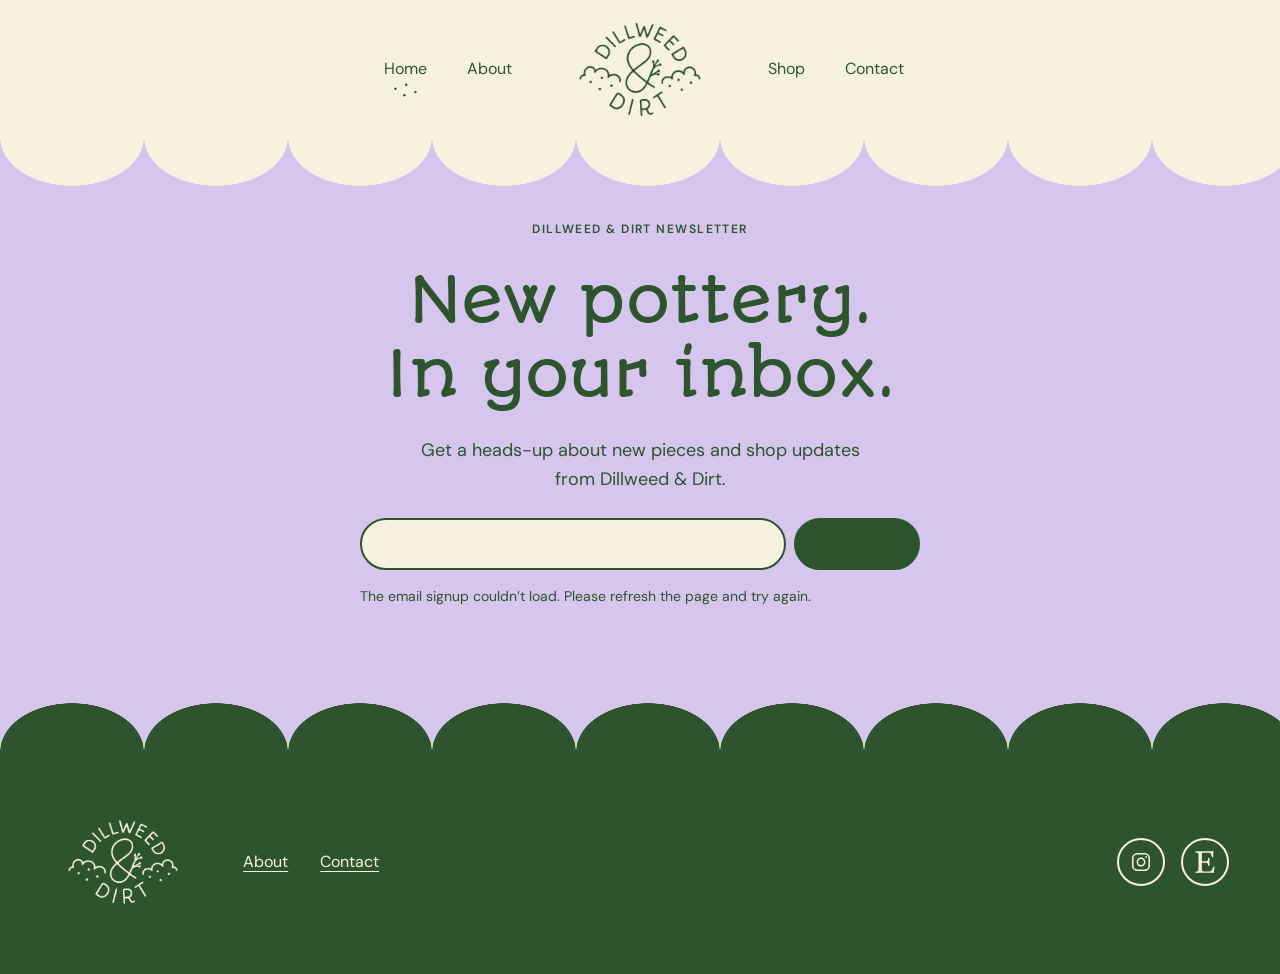
==== commit a828f791: "Replace newsletter loading text with matching skeleton controls" ====
--- a/index.html
+++ b/index.html
@@ -1 +1 @@
-<!doctype html><html lang="en"><head><meta charset="utf-8"><meta name="robots" content="noindex, nofollow"><meta name="viewport" content="width=device-width,initial-scale=1"><meta name="description" content="Sign up for the Dillweed & Dirt newsletter for emails about new pottery and shop updates."><title>Pottery updates · Dillweed & Dirt</title><link rel="stylesheet" href="assets/site.css?v=bio-balance-contact-v1"><script src="assets/klaviyo-init.js?v=copy-audit-v1"></script><script id="klaviyo-onsite" async type="text/javascript" src="https://static.klaviyo.com/onsite/js/VfNGDm/klaviyo.js?company_id=VfNGDm"></script></head><body><a class="skip" href="#main">Skip to content</a><div class="shell"><header><nav class="site-nav" aria-label="Main navigation"><div class="nav-group"><a href="index.html" aria-current="page">Home</a><a href="maker.html">About</a></div><a class="brand-logo" href="index.html"><img src="assets/dillweedlogos_2.png" alt="Dillweed & Dirt — home" width="800" height="533"></a><div class="nav-group"><a href="https://www.etsy.com/shop/DillweedandDirt" aria-label="Shop on Etsy">Shop</a><a href="contact.html">Contact</a></div></nav></header><main id="main"><section class="home-hero home-signup" id="newsletter" aria-labelledby="hero-title"><p class="eyebrow">Dillweed & Dirt newsletter</p><h1 id="hero-title">New pottery.<br>In your inbox.</h1><p class="hero-description">Get a heads-up about new pieces and shop updates from Dillweed & Dirt.</p><div class="newsletter-embed"><div class="klaviyo-form-VphHay"></div><p class="newsletter-load-status" role="status">Loading email signup…</p><noscript><p>Enable JavaScript to sign up for emails.</p></noscript></div></section></main><footer class="scallop-footer footer-compact"><div class="footer-side"><a href="index.html" class="brand-logo"><img src="assets/dillweedlogos_2.png" alt="Dillweed & Dirt — home" width="800" height="533" loading="lazy"></a><div class="footer-links"><a href="maker.html">About</a><a href="contact.html">Contact</a></div><div class="footer-socials" aria-label="Find Dillweed & Dirt"><a class="social-link" href="https://www.instagram.com/dillweedanddirt/" aria-label="Dillweed & Dirt on Instagram" title="Follow on Instagram"><svg viewBox="0 0 24 24" aria-hidden="true" focusable="false" fill="none" stroke="currentColor" stroke-width="1.7"><rect x="3" y="3" width="18" height="18" rx="5"></rect><circle cx="12" cy="12" r="4"></circle><circle cx="17.5" cy="6.5" r="1" fill="currentColor" stroke="none"></circle></svg></a><a class="social-link" href="https://www.etsy.com/shop/DillweedandDirt" aria-label="Dillweed & Dirt on Etsy" title="Shop on Etsy"><svg viewBox="0 0 24 24" aria-hidden="true" focusable="false" fill="currentColor"><path d="M8.559 2.445c0-.325.033-.52.59-.52h7.465c1.3 0 2.02 1.11 2.54 3.193l.42 1.666h1.27c.23-4.728.43-6.784.43-6.784s-3.196.36-5.09.36H6.635L1.521.196v1.37l1.725.326c1.21.24 1.5.496 1.6 1.606 0 0 .11 3.27.11 8.64 0 5.385-.09 8.61-.09 8.61 0 .973-.39 1.333-1.59 1.573l-1.722.33V24l5.13-.165h8.55c1.935 0 6.39.165 6.39.165.105-1.17.75-6.48.855-7.064h-1.2l-1.284 2.91c-1.005 2.28-2.476 2.445-4.11 2.445h-4.906c-1.63 0-2.415-.64-2.415-2.05V12.8s3.62 0 4.79.096c.912.064 1.463.325 1.76 1.598l.39 1.695h1.41l-.09-4.278.192-4.305h-1.391l-.45 1.89c-.283 1.244-.48 1.47-1.754 1.6-1.666.17-4.815.14-4.815.14V2.45h-.05z"/></svg></a></div></div></footer></div></body></html>+<!doctype html><html lang="en"><head><meta charset="utf-8"><meta name="robots" content="noindex, nofollow"><meta name="viewport" content="width=device-width,initial-scale=1"><meta name="description" content="Sign up for the Dillweed & Dirt newsletter for emails about new pottery and shop updates."><title>Pottery updates · Dillweed & Dirt</title><link rel="stylesheet" href="assets/site.css?v=newsletter-skeleton-v1"><script src="assets/klaviyo-init.js?v=newsletter-skeleton-v1"></script><script id="klaviyo-onsite" async type="text/javascript" src="https://static.klaviyo.com/onsite/js/VfNGDm/klaviyo.js?company_id=VfNGDm"></script></head><body><a class="skip" href="#main">Skip to content</a><div class="shell"><header><nav class="site-nav" aria-label="Main navigation"><div class="nav-group"><a href="index.html" aria-current="page">Home</a><a href="maker.html">About</a></div><a class="brand-logo" href="index.html"><img src="assets/dillweedlogos_2.png" alt="Dillweed & Dirt — home" width="800" height="533"></a><div class="nav-group"><a href="https://www.etsy.com/shop/DillweedandDirt" aria-label="Shop on Etsy">Shop</a><a href="contact.html">Contact</a></div></nav></header><main id="main"><section class="home-hero home-signup" id="newsletter" aria-labelledby="hero-title"><p class="eyebrow">Dillweed & Dirt newsletter</p><h1 id="hero-title">New pottery.<br>In your inbox.</h1><p class="hero-description">Get a heads-up about new pieces and shop updates from Dillweed & Dirt.</p><div class="newsletter-embed" aria-busy="true"><div class="newsletter-skeleton" aria-hidden="true"><span class="newsletter-skeleton-email"></span><span class="newsletter-skeleton-button">Subscribe</span></div><div class="klaviyo-form-VphHay" inert></div><p class="newsletter-load-status newsletter-sr-only" role="status">Loading email signup…</p><noscript><p>Enable JavaScript to sign up for emails.</p></noscript></div></section></main><footer class="scallop-footer footer-compact"><div class="footer-side"><a href="index.html" class="brand-logo"><img src="assets/dillweedlogos_2.png" alt="Dillweed & Dirt — home" width="800" height="533" loading="lazy"></a><div class="footer-links"><a href="maker.html">About</a><a href="contact.html">Contact</a></div><div class="footer-socials" aria-label="Find Dillweed & Dirt"><a class="social-link" href="https://www.instagram.com/dillweedanddirt/" aria-label="Dillweed & Dirt on Instagram" title="Follow on Instagram"><svg viewBox="0 0 24 24" aria-hidden="true" focusable="false" fill="none" stroke="currentColor" stroke-width="1.7"><rect x="3" y="3" width="18" height="18" rx="5"></rect><circle cx="12" cy="12" r="4"></circle><circle cx="17.5" cy="6.5" r="1" fill="currentColor" stroke="none"></circle></svg></a><a class="social-link" href="https://www.etsy.com/shop/DillweedandDirt" aria-label="Dillweed & Dirt on Etsy" title="Shop on Etsy"><svg viewBox="0 0 24 24" aria-hidden="true" focusable="false" fill="currentColor"><path d="M8.559 2.445c0-.325.033-.52.59-.52h7.465c1.3 0 2.02 1.11 2.54 3.193l.42 1.666h1.27c.23-4.728.43-6.784.43-6.784s-3.196.36-5.09.36H6.635L1.521.196v1.37l1.725.326c1.21.24 1.5.496 1.6 1.606 0 0 .11 3.27.11 8.64 0 5.385-.09 8.61-.09 8.61 0 .973-.39 1.333-1.59 1.573l-1.722.33V24l5.13-.165h8.55c1.935 0 6.39.165 6.39.165.105-1.17.75-6.48.855-7.064h-1.2l-1.284 2.91c-1.005 2.28-2.476 2.445-4.11 2.445h-4.906c-1.63 0-2.415-.64-2.415-2.05V12.8s3.62 0 4.79.096c.912.064 1.463.325 1.76 1.598l.39 1.695h1.41l-.09-4.278.192-4.305h-1.391l-.45 1.89c-.283 1.244-.48 1.47-1.754 1.6-1.666.17-4.815.14-4.815.14V2.45h-.05z"/></svg></a></div></div></footer></div></body></html>
--- a/assets/site.css
+++ b/assets/site.css
@@ -19,7 +19,7 @@
 .home-signup .hero-description{max-width:46ch}.home-signup .newsletter-form{width:100%;max-width:560px;gap:8px;margin-top:8px;text-align:left}.home-signup .newsletter-row{gap:8px}.home-signup .newsletter-row .button{margin:0}.home-signup .newsletter-form small{font-size:13px}.home-signup .status-message:empty{display:none}.footer-compact{grid-template-columns:1fr}.footer-compact .footer-side{width:100%;max-width:1280px;margin:auto;grid-template-columns:auto 1fr auto;align-items:center;gap:48px}.footer-compact .footer-links{display:flex;justify-content:center;gap:32px}.footer-compact .footer-socials{grid-column:auto}
 @media(max-width:640px){.home-signup .newsletter-row{gap:12px}.footer-compact .footer-side{grid-template-columns:auto 1fr;gap:24px}.footer-compact .footer-links{display:grid;justify-content:start;gap:16px}.footer-compact .footer-socials{grid-column:1/-1}}
 /* Klaviyo owns the email controls and submission; our layout frames the embed. */
-.newsletter-embed{width:100%;min-width:0;min-height:136px}.home-signup .newsletter-embed{max-width:560px;text-align:left;margin-top:8px}.newsletter-load-status,.newsletter-embed noscript p{font-size:14px;line-height:1.5;margin-top:16px}.newsletter-embed:has(.newsletter-load-status:not([hidden])) .klaviyo-form-VphHay:empty{min-height:48px}
+.newsletter-embed{width:100%;min-width:0;min-height:136px}.home-signup .newsletter-embed{max-width:560px;text-align:left;margin-top:8px}.newsletter-load-status,.newsletter-embed noscript p{font-size:14px;line-height:1.5;margin-top:16px}
 
 /* Scoped Klaviyo presentation adapter: preserve its submission/consent behavior. */
 .klaviyo-form-VphHay{width:100%;min-width:0}.klaviyo-form-VphHay form{width:100%!important;max-width:100%!important;min-height:0!important;margin:0!important;padding:0!important;background:transparent!important;border:0!important;border-radius:0!important;box-shadow:none!important}.klaviyo-form-VphHay [data-dd-duplicate-heading]{display:none!important}.klaviyo-form-VphHay [data-testid="form-row"]{gap:8px!important;flex-wrap:wrap!important;align-items:flex-end!important}.klaviyo-form-VphHay [data-testid="form-component"]{min-width:0!important}.klaviyo-form-VphHay [data-testid="form-component"]:has(input[type="email"]){flex:1 1 240px!important;padding:0!important}.klaviyo-form-VphHay [data-testid="form-component"]:has(button){padding:0!important;flex:0 0 auto!important;align-self:flex-end!important;min-height:0!important}.klaviyo-form-VphHay input[type="email"]{box-sizing:border-box!important;max-height:var(--control-height)!important;width:100%!important;min-width:0!important;height:var(--control-height)!important;min-height:var(--control-height)!important;padding:12px 20px!important;border:var(--stroke-control) solid var(--dill)!important;border-radius:var(--radius-pill)!important;background:var(--paper)!important;color:var(--dill)!important;font:400 16px/1.5 var(--font-copy)!important;box-shadow:none!important}.klaviyo-form-VphHay input[type="email"]::placeholder{color:var(--dill)!important;opacity:1}.klaviyo-form-VphHay label{font:400 14px/1.5 var(--font-copy)!important;color:var(--dill)!important}.klaviyo-form-VphHay button:not([aria-label*="Close"]){box-sizing:border-box!important;height:var(--control-height)!important;min-height:var(--control-height)!important;max-height:var(--control-height)!important;align-self:center!important;display:inline-flex!important;align-items:center!important;justify-content:center!important;padding:12px 24px!important;border:var(--stroke-control) solid var(--dill)!important;border-radius:var(--radius-pill)!important;background:var(--dill)!important;color:var(--paper)!important;font:400 16px/1.5 var(--font-copy)!important;box-shadow:none!important}.klaviyo-form-VphHay button:not([aria-label*="Close"]):hover{background:var(--dill-dark)!important;border-color:var(--dill-dark)!important}.klaviyo-form-VphHay button span{font-family:inherit!important;font-size:inherit!important;font-weight:inherit!important;color:inherit!important}.klaviyo-form-VphHay :is(input,button):focus-visible{outline:3px solid var(--dill)!important;outline-offset:3px!important}.klaviyo-form-VphHay p{max-width:none;font:400 14px/1.5 var(--font-copy);color:var(--dill)}.home-signup .newsletter-embed{max-width:560px;margin-top:0}.home-signup{row-gap:24px}
@@ -60,3 +60,16 @@
 @media(max-width:1000px){.maker-layout{gap:48px}.maker-lede{font-size:20px}}
 @media(max-width:700px){.maker-layout{grid-template-columns:1fr;gap:32px}.maker-lede{font-size:18px;line-height:1.6;max-width:42ch;margin-top:0}}
 @media(max-width:640px){:root{--nav-logo-width:128px}}
+
+/* Keep the provider out of paint and keyboard navigation until adapted. The
+   placeholders use the same control dimensions, typography and responsive row. */
+.newsletter-embed{display:grid;align-content:start}
+.newsletter-embed>.klaviyo-form-VphHay,.newsletter-skeleton{grid-area:1/1;align-self:start}
+.newsletter-embed:not(.newsletter-ready)>.klaviyo-form-VphHay{visibility:hidden;pointer-events:none}
+.newsletter-skeleton{display:flex;flex-wrap:wrap;align-items:flex-end;gap:8px}
+.newsletter-skeleton-email,.newsletter-skeleton-button{box-sizing:border-box;height:var(--control-height);border:var(--stroke-control) solid var(--dill);border-radius:var(--radius-pill)}
+.newsletter-skeleton-email{flex:1 1 240px;min-width:0;background:var(--paper)}
+.newsletter-skeleton-button{flex:0 0 auto;padding:12px 24px;background:var(--dill);font:400 16px/1.5 var(--font-copy);color:transparent}
+.newsletter-ready>.newsletter-skeleton{display:none}
+.newsletter-sr-only{position:absolute;width:1px;height:1px;padding:0;margin:0;overflow:hidden;clip-path:inset(50%);white-space:nowrap}
+@media(max-width:640px){.newsletter-skeleton{gap:12px}.newsletter-skeleton-button{flex:1 1 100%;text-align:center}}
